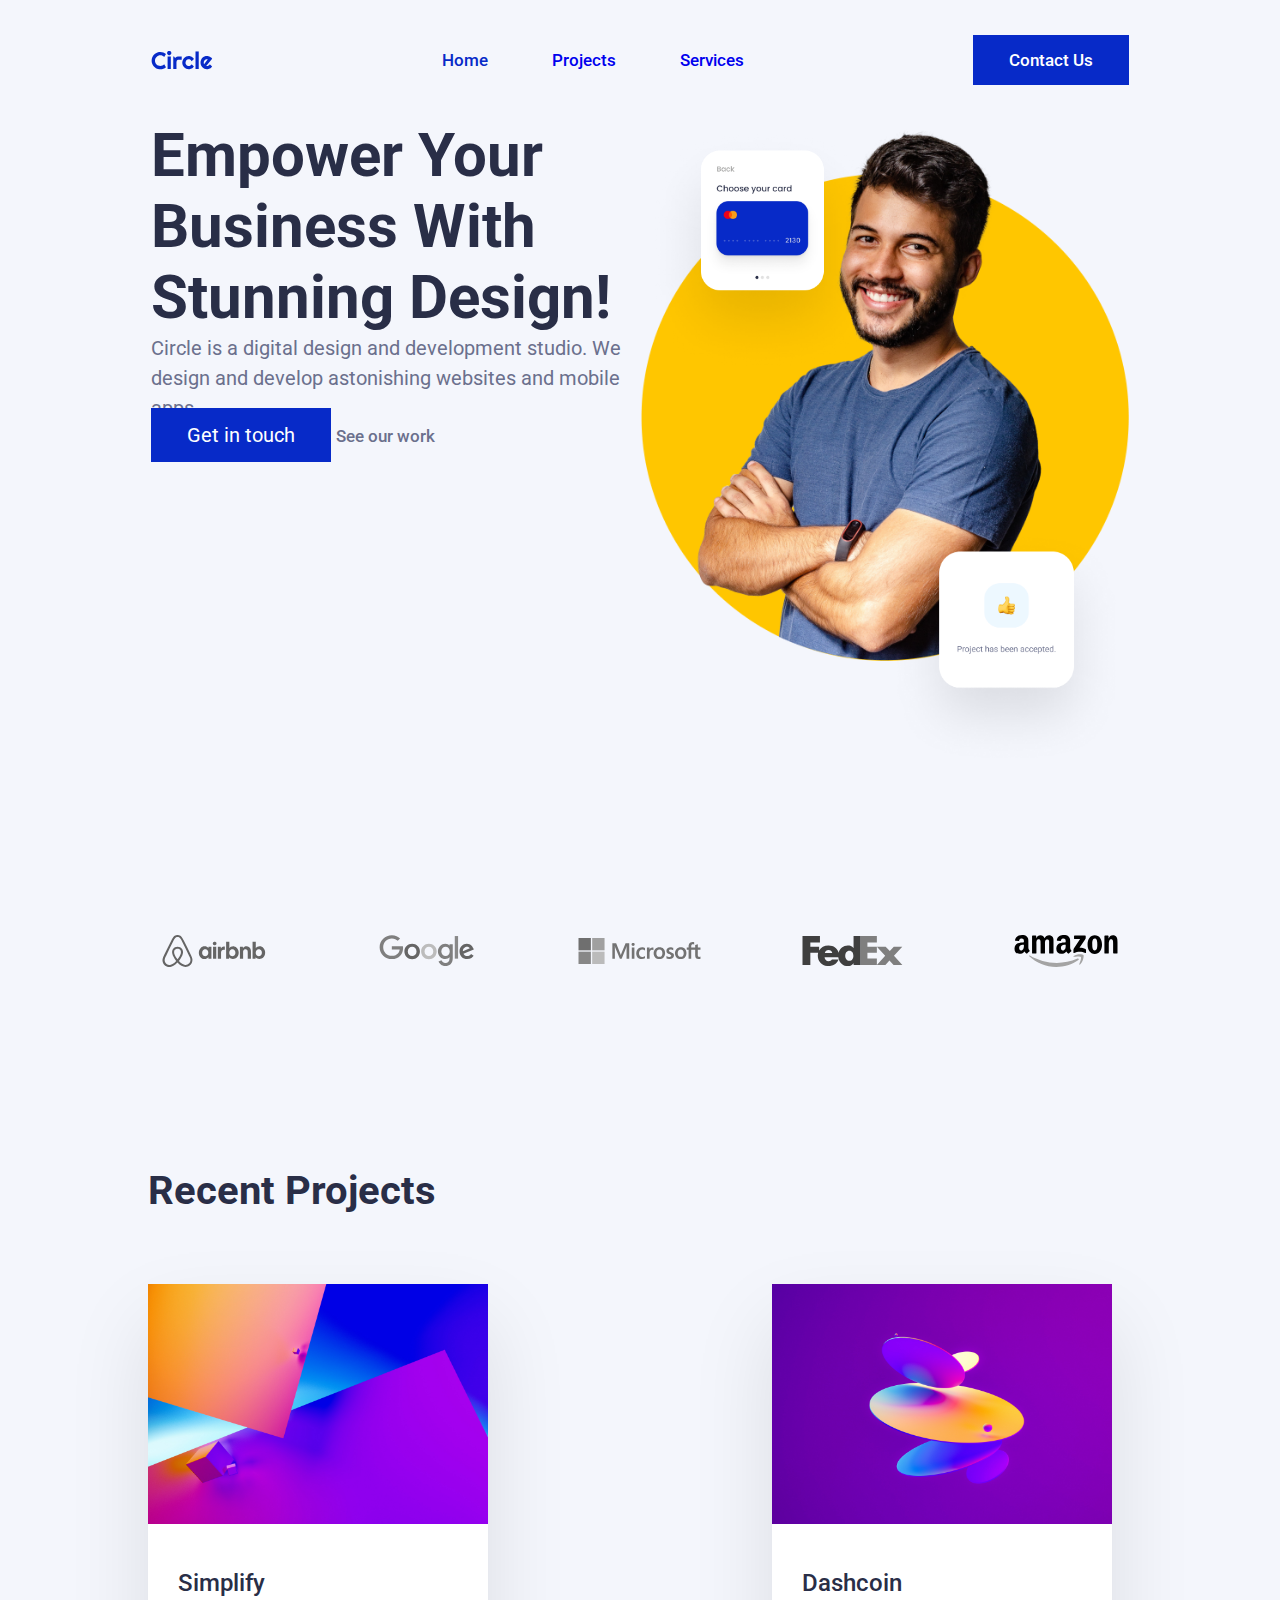
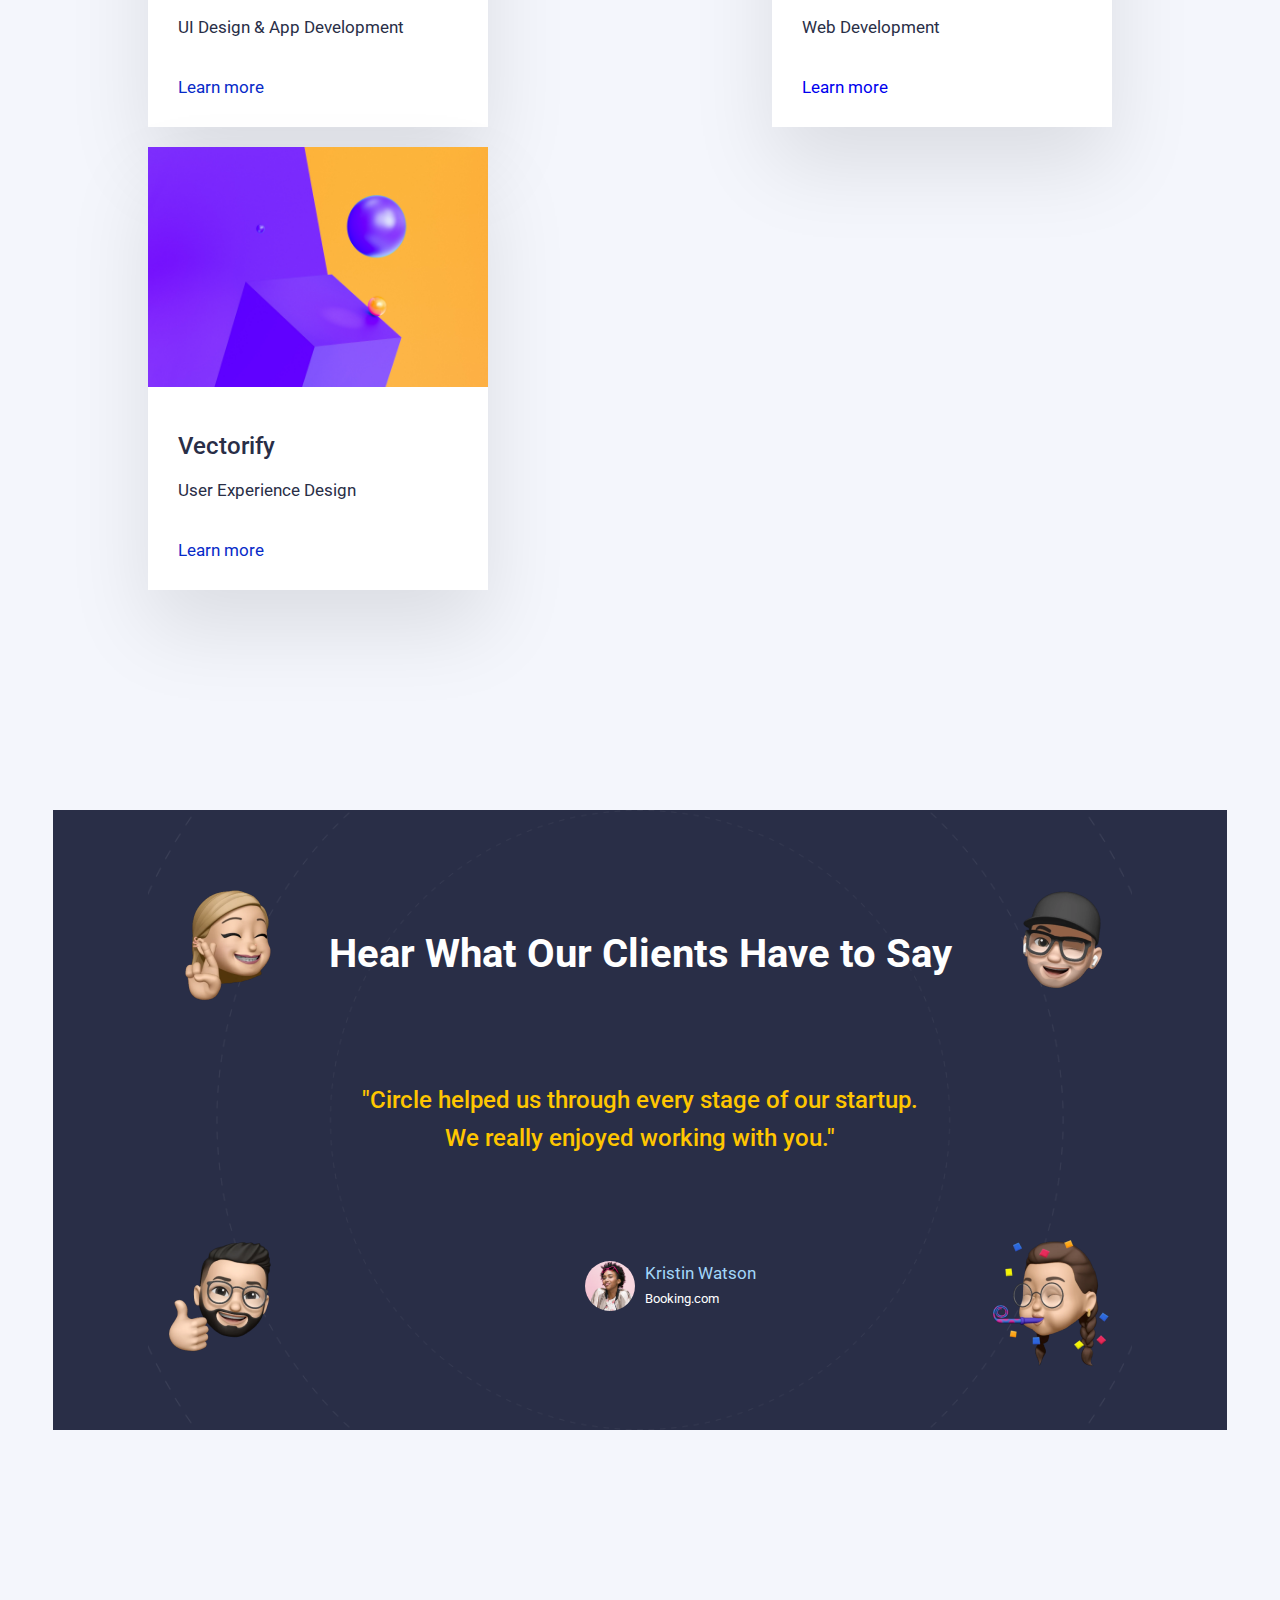
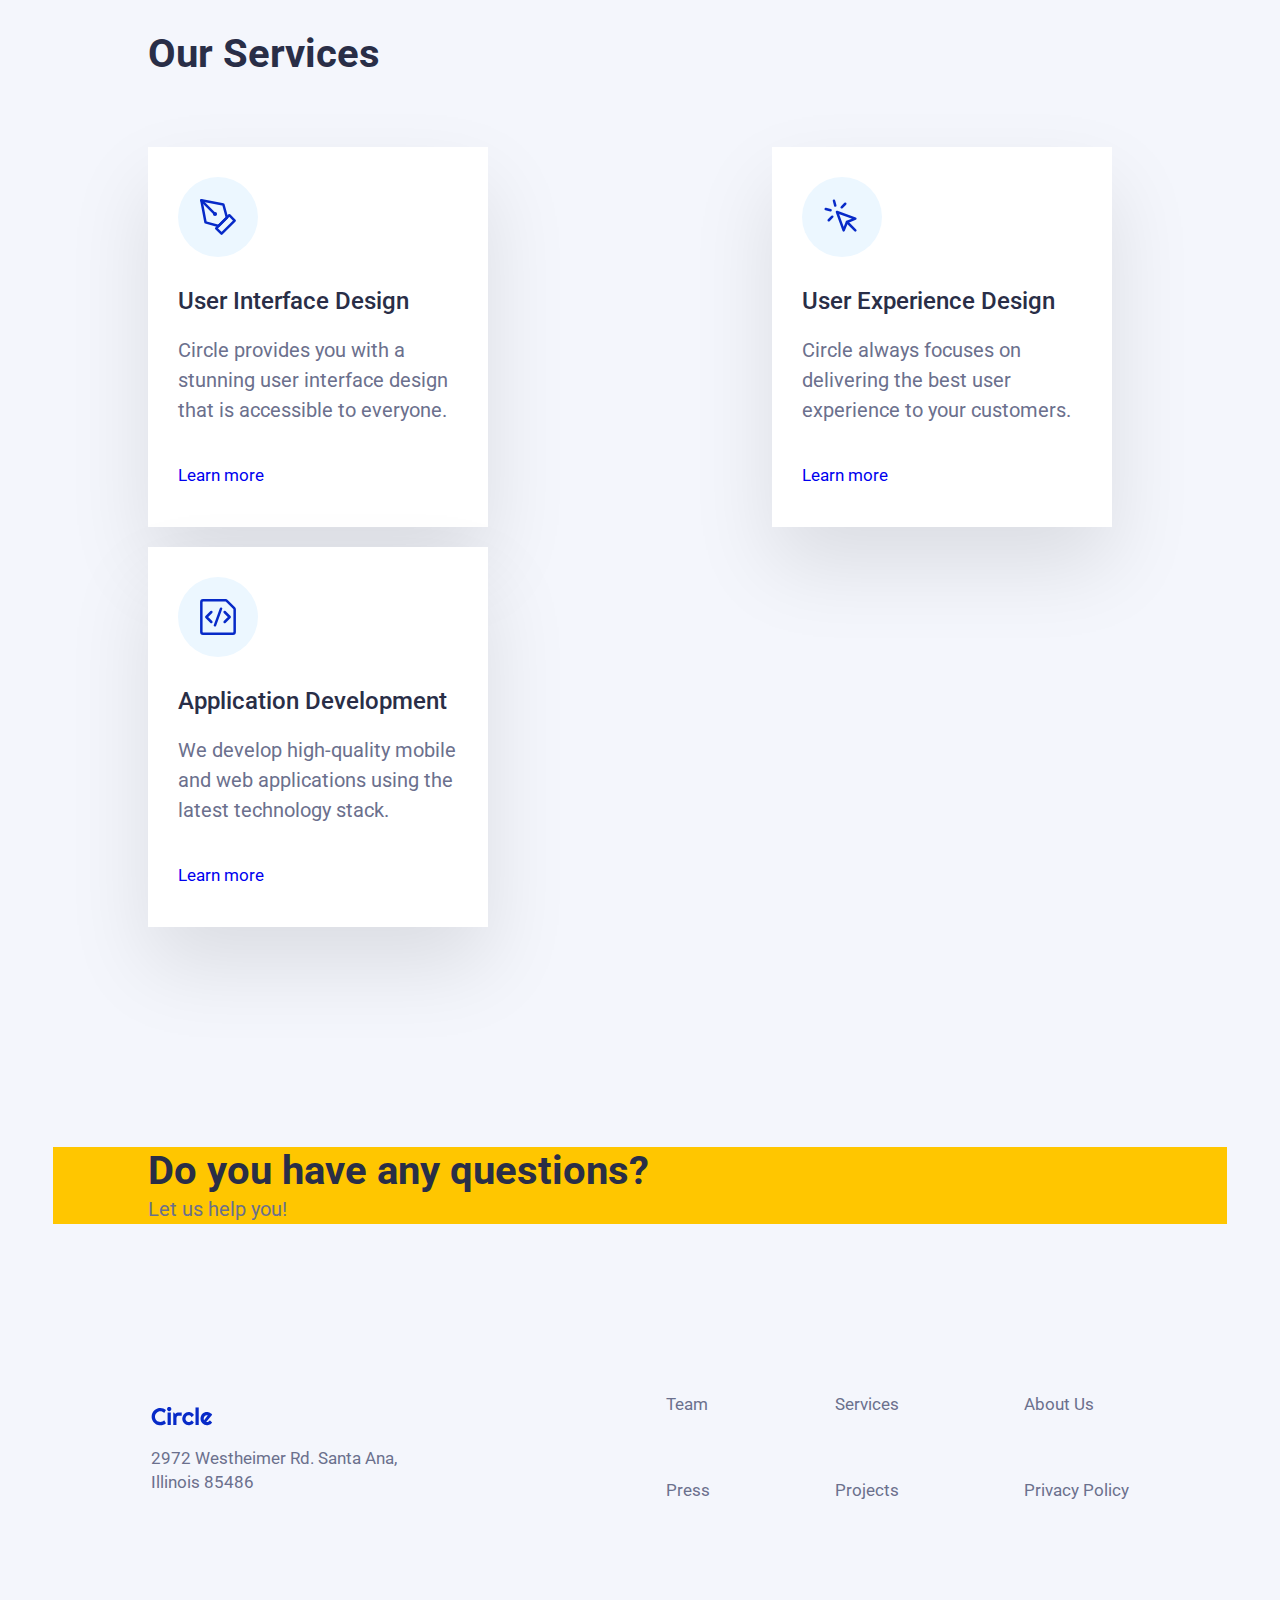
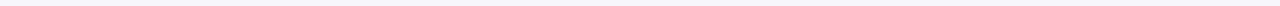
==== index.html @ 59bc892d "just4consistency" ====
<!DOCTYPE html>
<html lang="en">
<head>
  <meta charset="UTF-8" />
  <meta name="viewport" content="width=device-width, initial-scale=1.0" />
  <title>Circle - Empowering your business</title>
  <link rel="stylesheet" href="assets/style.css" />

</head>
<body>
<!-- Header -->
<header class="headlineMedium">
  <img id="logo" src="assets/logos/circle.svg">  
  <!-- Nav -->
  <nav>
    <a class="current" href="#">Home</a>
    <a href="project.html">Projects</a>
    <a href="#">Services</a>
  </nav>
  <a class="blueButton" id="contact" href="contact.html">Contact Us</a>
</header>



<!-- SECTION 1. Hero --> 
<section class="landing">
  <div class="landingText">
    <h1>Empower Your Business With Stunning Design!</h1>
    <p class="bodyRegular">Circle is a digital design and development studio. We design and develop astonishing websites and mobile apps.</p>
    <a class="blueButton" href="contact.html">Get in touch</a>
    <a href="#" class="headlineMedium">See our work</a>
  </div>
  <div class="landingImg">
    <img class="card1" src="assets/hero-section/card-1.png">
    
    <img class="card2" src="assets/hero-section/card-2.png">
  </div>
</section>
<!-- SECTION 2. Clients -->
<section class="container smallMargin"> 
  <div class="clientsGrid">
    <img src="assets/logos/airbnb-logo.svg">
    <img src="assets/logos/google-logo.svg">
    <img src="assets/logos/microsoft-logo.svg">
    <img src="assets/logos/fedex-logo.svg">
    <img src="assets/logos/amazon-logo.svg">
  </div>
</section>
<!-- 
  -->


<!-- SECTION 3. Projects -->
<section class="container">
  <h3>Recent Projects</h3>
  <div class="boxContainer ">
    <article class="box">
      <img class="projectImg" src="assets/projects-section/1.jpg">
      <div class="boxPadding">
        <p class="bodyMedium">Simplify</p>
        <p class="headlineRegular">UI Design & App Development</p>
        <a href="project.html"" class="headlineRegular current">Learn more</a>
    </div>
    </article>
    <article class="box">
      <img class="projectImg" src="assets/projects-section/2.jpg">
      <div class="boxPadding">
      <p class="bodyMedium">Dashcoin</p>
      <p class="headlineRegular">Web Development</p>
      <a href="#" class="headlineRegular">Learn more</a>
    </div>
    </article>
    <article class="box">
      <img class="projectImg" src="assets/projects-section/3.jpg">
      <div class="boxPadding">
        <p class="bodyMedium">Vectorify</p>
        <p class="headlineRegular">User Experience Design</p>
        <a href="#" class="headlineRegular current">Learn more</a>
      </div>
    </article>
  </div> 
</section>

<!-- SECTION 4. Testimonials -->
<section class="container darkBg">
  <div class="orbit">
    <div class="avatars">
      <img src="assets/testimonial-section/memoji-1.png">
      <img src="assets/testimonial-section/memoji-2.png">
      <img src="assets/testimonial-section/memoji-3.png">
      <img src="assets/testimonial-section/memoji-4.png">
    </div>
    <div class="testimonials">
      <h3>Hear What Our Clients Have to Say</h3>
      <div>
        <p class="bodyMedium">"Circle helped us through every stage of our startup.
      </p>
      <p class="bodyMedium">We really enjoyed working with you."</p>
      </div>
      <div class="clientInfo">
        <img class="roundImg picture" src="assets/testimonial-section/profile.png">
        <p class="headlineRegular p1">Kristin Watson</p>
        <p class="caption2 p2">Booking.com</p>
      </div>
    </div>
  </div>    
</section>

<!-- SECTION 5. Services -->
<section class="container">
<h3>Our Services</h3>
<div class="boxContainer">
  <article class="box boxPadding">
    <div class="round-div">
      <img src="assets/services-section/1.svg">
    </div>
    <p class="bodyMedium ">User Interface Design</p>
    <p class="bodyRegular">Circle provides you with a stunning user interface design that is accessible to everyone.</p>
    <a href="#" class="headlineRegular">Learn more</a>
  </article>
  <article class="box boxPadding">
    <div class="round-div">
      <img src="assets/services-section/2.svg">
    </div>
    <p class="bodyMedium">User Experience Design</p>
    <p class="bodyRegular">Circle always focuses on delivering the best user experience to your customers.</p>
    <a href="#" class="headlineRegular">Learn more</a>
  </article>
  <article class="box boxPadding">
    <div class="round-div">
      <img src="assets/services-section/3.svg">
    </div>
    <p class="bodyMedium">Application Development</p>
    <p class="bodyRegular">We develop high-quality mobile and web applications using the latest technology stack.</p>
    <a href="#" class="headlineRegular">Learn more</a>
  </article>
</div>

</section>


<!-- SECTION 6. CTA -->
<section class="container yellowBg">
  <h3>Do you have any questions?</h3>
  <p class="bodyRegular">Let us help you!</p>
</section>  
<!-- Footer -->

<footer>
  <div>
    <img id="logo" src="assets/logos/circle.svg">
    <p class="headlineRegular">2972 Westheimer Rd. Santa Ana,</p>
    <p class="headlineRegular">Illinois 85486 </p>
  </div>

  <nav class="headlineRegular">
    <a href="#">Team</a>
    <a href="#">Services</a>
    <a href="#">About Us</a>
    <a href="#">Press</a>
    <a href="project.html">Projects</a>
    <a href="#">Privacy Policy</a>    
  </nav>
</footer>
</body>
</html>
---- assets/style.css ----
@import url('https://fonts.googleapis.com/css2?family=Roboto:wght@400;500;700&display=swap');

/*
FONT SIZE PX TO REM
PX 	REM
60-	3
50-	2.5
40- 2
24- 1.2
20-	1
17- 0.85	
15- 0.75
13- 0.65
*/

html {
	font-size: 20px;
	font-family: "Roboto", sans-serif;
	color: #292E47;
}

body {
	background: #F4F6FC;
}

body, h1, h2, h3, h4, p, a, ul{
	margin: 0;
	padding: 0;
	border: 0;
}

header{
	display: flex;
	align-items: center;
	flex-flow: row wrap;
	justify-content: space-between;
	box-sizing: border-box;
	height: 6rem;
	width: 76.38%;
	margin:auto;
}

a {
	text-decoration: none;
	/* color: #6B708D; */
}

header nav a{
	margin: 0 1.5rem;
}

.current{
	color: #072AC8;
}

.blueButton{
  background-color: #072AC8;
  color: white;
  padding: 0.75rem 1.8rem;
  /*
  height: 52px;
  box-sizing: border-box;
  */
}

h1, h2, h3, h4 {
	font-weight: 700;
}

h1{
	font-size: 3rem;
}
h2{
	font-size: 2.5rem;
}
h3{
	font-size: 2rem;
}
h4{
	font-size: 1.2rem;
}

.bodyMedium, .headlineMedium {
	font-weight: 500;
}

.bodyRegular, .headlineRegular, .caption1, .caption2{
	font-weight: 400;
} 

.bodyMedium{
	font-size: 1.2rem;
}

.bodyRegular{
	font-size: 1rem;
	color: #6B708D;
	line-height: 1.5rem;
}

.headlineMedium{
	font-size: 0.85rem;
	color: #6B708D;
}

.headlineRegular{
	font-size: 0.85rem;
}

.caption1{
	font-size: 0.75rem;
}

.caption2{
	font-size: 0.65rem;
}

.landing{
	display: flex;
	box-sizing: border-box;
	flex-direction: row;
  margin: 0 11.8%;
  height: 32.5rem;
}

.landingText{
  width:50%;
}

.landingImg{
	width:50%;
	background-image: url('hero-section/hero-image.png');
  background-repeat: no-repeat;
  background-size: contain;
  
  display: grid; 
  grid-template-columns: 1fr 1fr; 
  grid-template-rows: 1fr; 
  gap: 0 0; 
  grid-template-areas: 
    "c1 c2"; 
}

.card1{
	width: 100%;
  grid-area: c1; 
  align-self: start; 
  justify-self: start;
}

.card2{
	width: 100%;
	grid-area: c2; 
	align-self: end; 
	justify-self: end;
  
}

/*
	max-width: 570px;
	background-position: 0 0;
  background-size: cover;
  
  height: 650px;
  padding-top: 50px;
  */

.float1{
	
  /*position: absolute;
  left: 10%;
  bottom: 100px;*/
}

.clientsGrid{
	display: grid;
	row-gap: 2rem;
	column-gap:  4rem;
	grid-template-columns: repeat( auto-fit, minmax(6rem, 1fr));
	align-items: center;
	justify-items: center;
	filter: grayscale(100%);
}

.container{
	box-sizing: border-box;
	margin: auto;	
	width: 91.666%;
	padding: 0 7.4%;
	margin: 10rem auto auto auto;
}

.smallMargin{
		margin-top: 8.25rem;
}

.boxContainer{
	display: flex;
  flex-flow: row wrap;
  justify-content: space-between;
  margin-top: 3.5rem;
  /*justify-content: space-evenly;
  cuando la ventava sea peque cambio a este o center...
   flex-flow: row wrap;
   */
}

.box{
	max-width: 17rem;
	min-height: 19rem;
	box-sizing: border-box;
  box-shadow: 0 39px 78px rgba(0, 0, 0, 0.1);
  background-color: white;
  margin-bottom: 1rem;
  margin-right: 1rem;
}

.projectImg {
  width: 17rem;
  height: 12rem;
}

.boxPadding{
	padding: 1.5rem;
}

.round-div 
{
	background-color: #ECF7FF;
  height: 4rem;
  width: 4rem;
  border-radius: 50%;
  display: flex;
	justify-content: center;
	align-items: center;
	margin-bottom: 1rem;
}

.box p{
	padding: 0.5rem 0;
}

.box a{
	display: block;
	padding-top: 1.5rem;
	text-decoration: none;
	/*color: #072AC8;*/
}
/*
.boxPadding .headlineRegular{
	color: #6B708D;
}
*/

.darkBg{
	background: #292E47;
	height: 31rem;
}

.darkBg h3{
	color: white;
}

.orbit{
  height: 31rem;
  background-image: url("testimonial-section/orbit.png"); 
	background-repeat: no-repeat;
	background-position: center;
 	background-size: cover;
}

.avatars {
  display: grid;
  grid-template-columns: auto auto;
  justify-content: space-between;
  align-content: space-between;
  height: inherit;
  box-sizing: border-box;
  padding: 3rem 0;
}

.avatars img{
	width: 150px;
}

.testimonials{
	position:relative;
	top: -31rem;
	height: inherit;
	display: flex;
	flex-direction: column;
	align-items: center;
	justify-content: center;
}

.testimonials div{
	margin-top: 5.2rem;
}

.testimonials .bodyMedium{
	text-align: center;
	line-height: 1.9rem;
	color: #FFC600;
}

.clientInfo{
  display: grid; 
  grid-template-columns: 1fr 1fr; 
  grid-template-rows: 1fr 1fr; 
  gap: 0 0.5rem;  
  align-items: center;
  grid-template-areas: 
    "pic p1"
    "pic p2"; 
}

.picture { 
	grid-area: pic; 
  justify-self: flex-end; 
}

.p1 { 
	grid-area: p1; 
	color: #A2D6F9;
}

.p2 { 
	grid-area: p2; 
	color: #FFF;
}

.roundImg{
	border-radius: 50%;
	width: 50px;
}

.yellowBg{
	background: #FFC600;
}

.projectBigImg{
	object-fit: cover;
	width: 100%;
}

/* FORM */

form{
  display: flex;
  flex-wrap: wrap;
  box-sizing: border-box;
  align-items: stretch; 
  margin-left: -2rem;
 /*
 margin-top: -1.5rem;
 padding-left: -2rem;
 */
}

.oneColumn{
	width: 100%;
	padding-left: 2rem;
}

.twoColumns{
	box-sizing: border-box;
	width: 50%;
	padding-left: 2rem;
}

label {
	display: block;
	margin: 2rem 0 0.5rem 0;
}
	
input[type="text"],
input[type="email"],
textarea {
	display: block;
	box-sizing: border-box;
	border: none;
	background: rgba(107, 112, 141, 0.1);
	width: 100%;
	padding: 1rem;
	font-family: "Roboto", sans-serif;
	font-weight: 400;
	line-height: 1.4rem;
	font-size: 0.85rem;
	color: #6B708D;
}

#phone, #email{
width: 100%;
}

::placeholder { 
 	color: #6B708D;
}

input[type="submit"]{
		border: none;
		background: #072AC8;
		width: 100%;
		height: 4rem;
		margin-top: 2rem;
		padding: 0;
		text-align: center;
		font-family: "Roboto", sans-serif;
		font-weight: 500;
		font-size: 0.85rem;
		color: white;
}

footer{
	display: flex;
	align-items: center;
	flex-flow: row wrap-reverse; 
	justify-content: space-between;
	box-sizing: border-box;
	height: 5.6rem;
	width: 76.38%;
	margin:  8.5rem auto 5rem auto;
	color: #6B708D;
}

footer nav{
  display: grid;
  grid-template-columns: auto auto auto;
  height: 5.6rem;
  grid-gap: 3rem 6.25rem;
}

footer nav a{
	color: #6B708D;
}

footer img{
	padding-bottom: 0.75rem	;
}

footer p{
	line-height: 1.2rem;
}


/* Desktop & bigger ones */
@media screen and (max-width: 1600px) {

}

@media screen and (max-width: 1200px) {
	header nav a{
		margin: 0 1rem;
	}
	footer{
		margin:  6rem auto 5rem auto;
	}
}


/* Tablet laptop */ 
@media screen and (max-width: 980px) {
	header{
		width: 80%;	
		height: 5rem;
	}

	header nav a{
		margin: 0 0.75rem; 
	}

	footer{
		width: 80%;
		margin:  5rem auto 4rem auto;
		justify-content: center;
		height: auto;
	}

	footer div{
  	margin: 3rem auto 0 auto;
	}
	
	footer img{
		padding: 0 2rem 0 0;
	}
	
	footer p{
		display: inline;
	}
	
	#contact{
		padding: 0.6rem 1rem;
	}
 }

 /* Landscape */
@media screen and (max-width: 760px) {
	header{
		width: 85%;	
		height: 4rem;
	}
	
	header nav a{
		margin: 0 0.5rem;
	}

	footer{
		width: 85%;
	}
	
	footer nav{
		grid-gap: 3rem 5rem;
	}

	footer img{
		padding: 0 0 1rem 0;
	}
	
	footer p{
		display: block;
		line-height: 2rem;
	}

	.landing{
		flex-direction: column-reverse;
	}

	#contact{
		display: none;
	}

	.twoColumns{
		width: 100%;
	}
}

/* Mobile */
@media screen and (max-width: 520px) {
	header{
		height: 3rem;
	}
	
	header nav a{
		margin: 0 0.25rem;
	}

	footer{
		margin:  4rem auto 2rem auto;
	}
	
	footer nav{
		height: auto;
		grid-gap: 2rem 3.5rem;
	}

	.avatars{
		display: none;
	}

	.testimonials{
		top: 0;
	}

	.testimonials div{
		margin-top: 2rem;
	}	
}

/*
a:link, a:visited {
  background-color: white;
  color: black;
  border: 2px solid green;
  padding: 10px 20px;
  text-align: center;
  text-decoration: none;
  display: inline-block;
}

*/
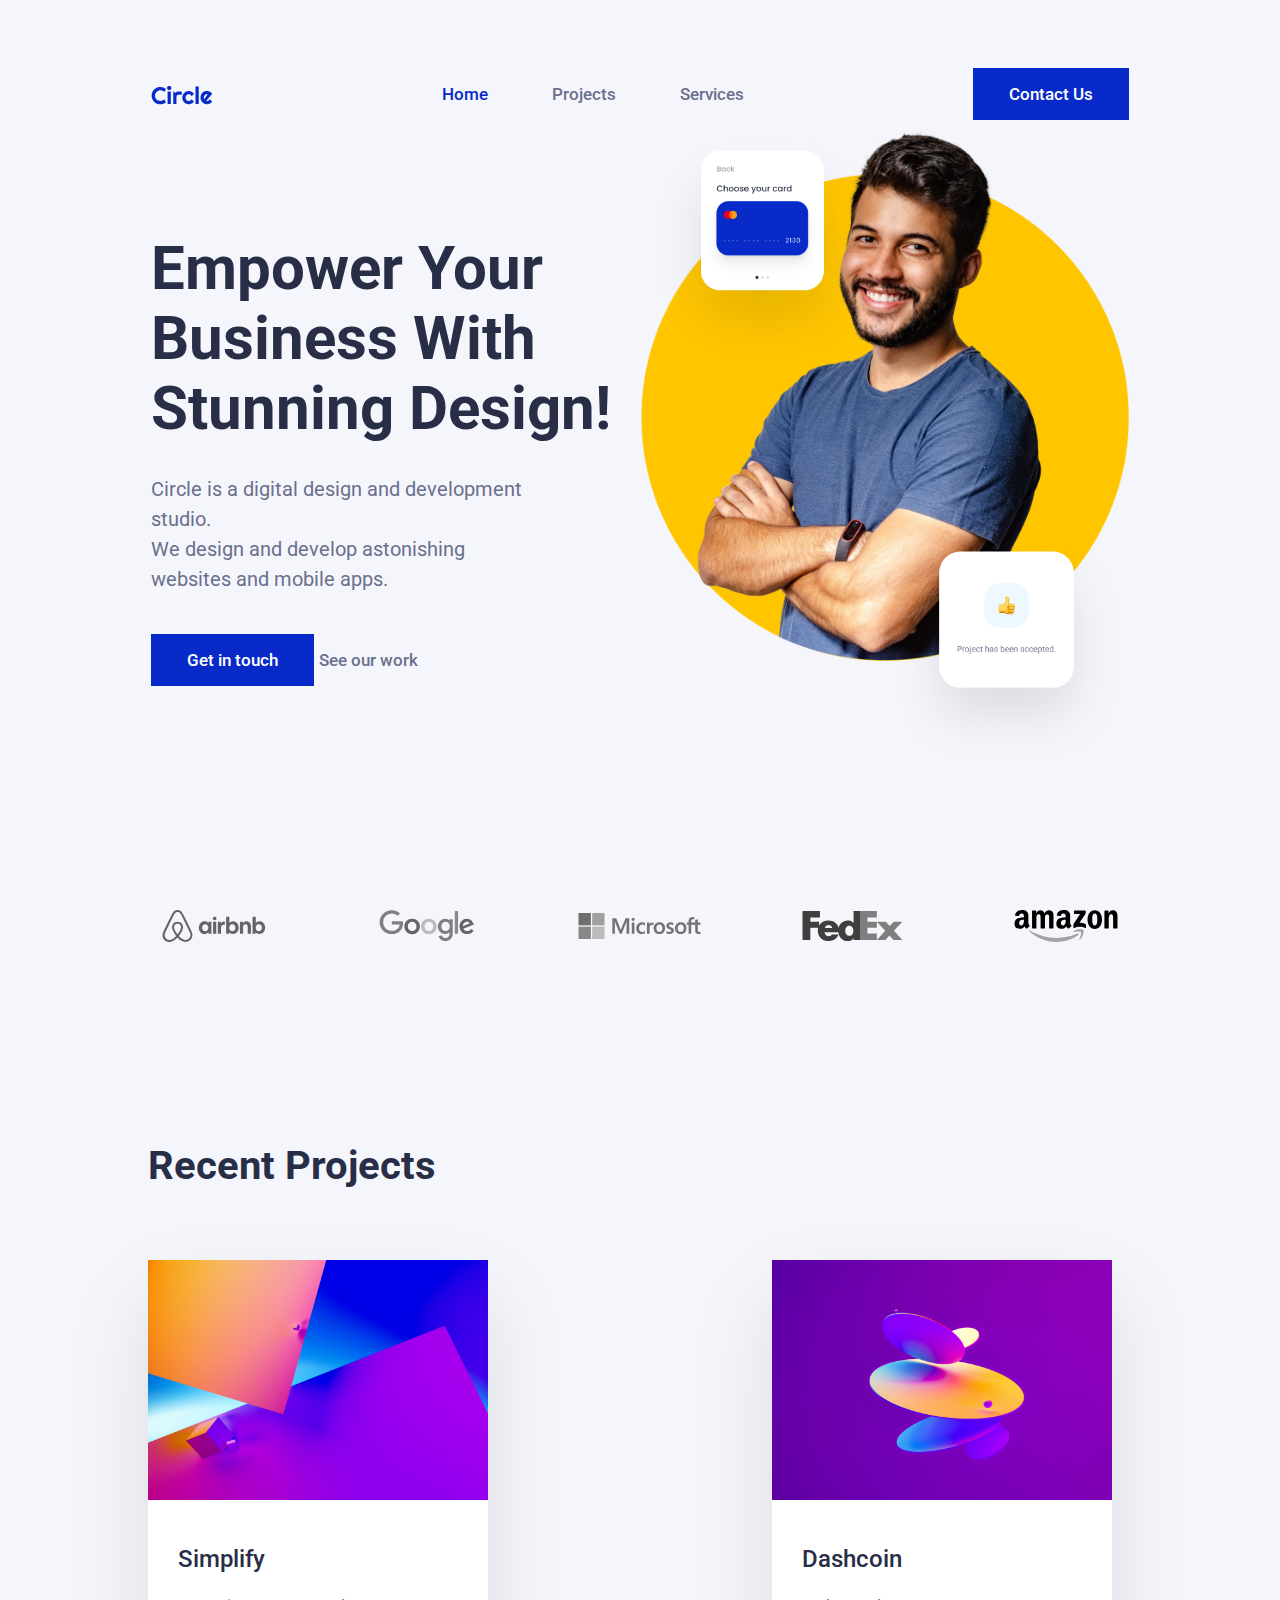
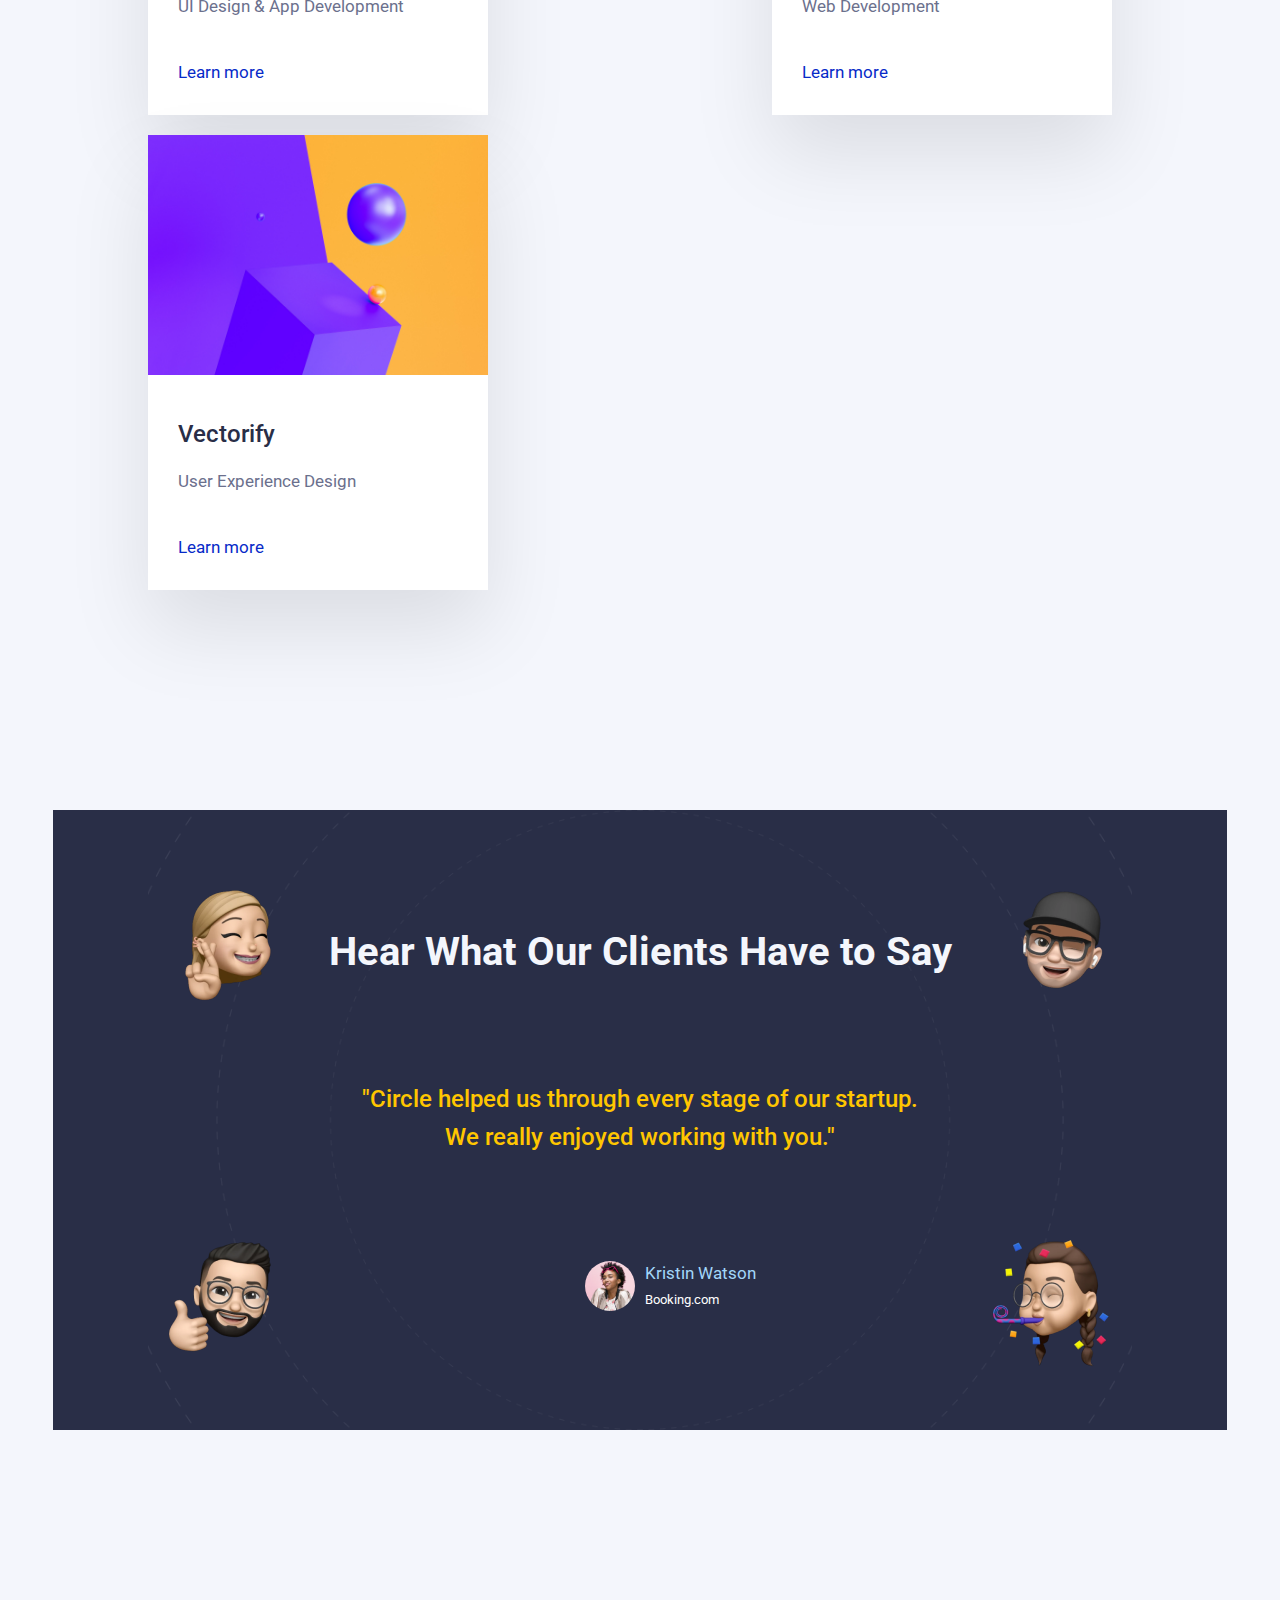
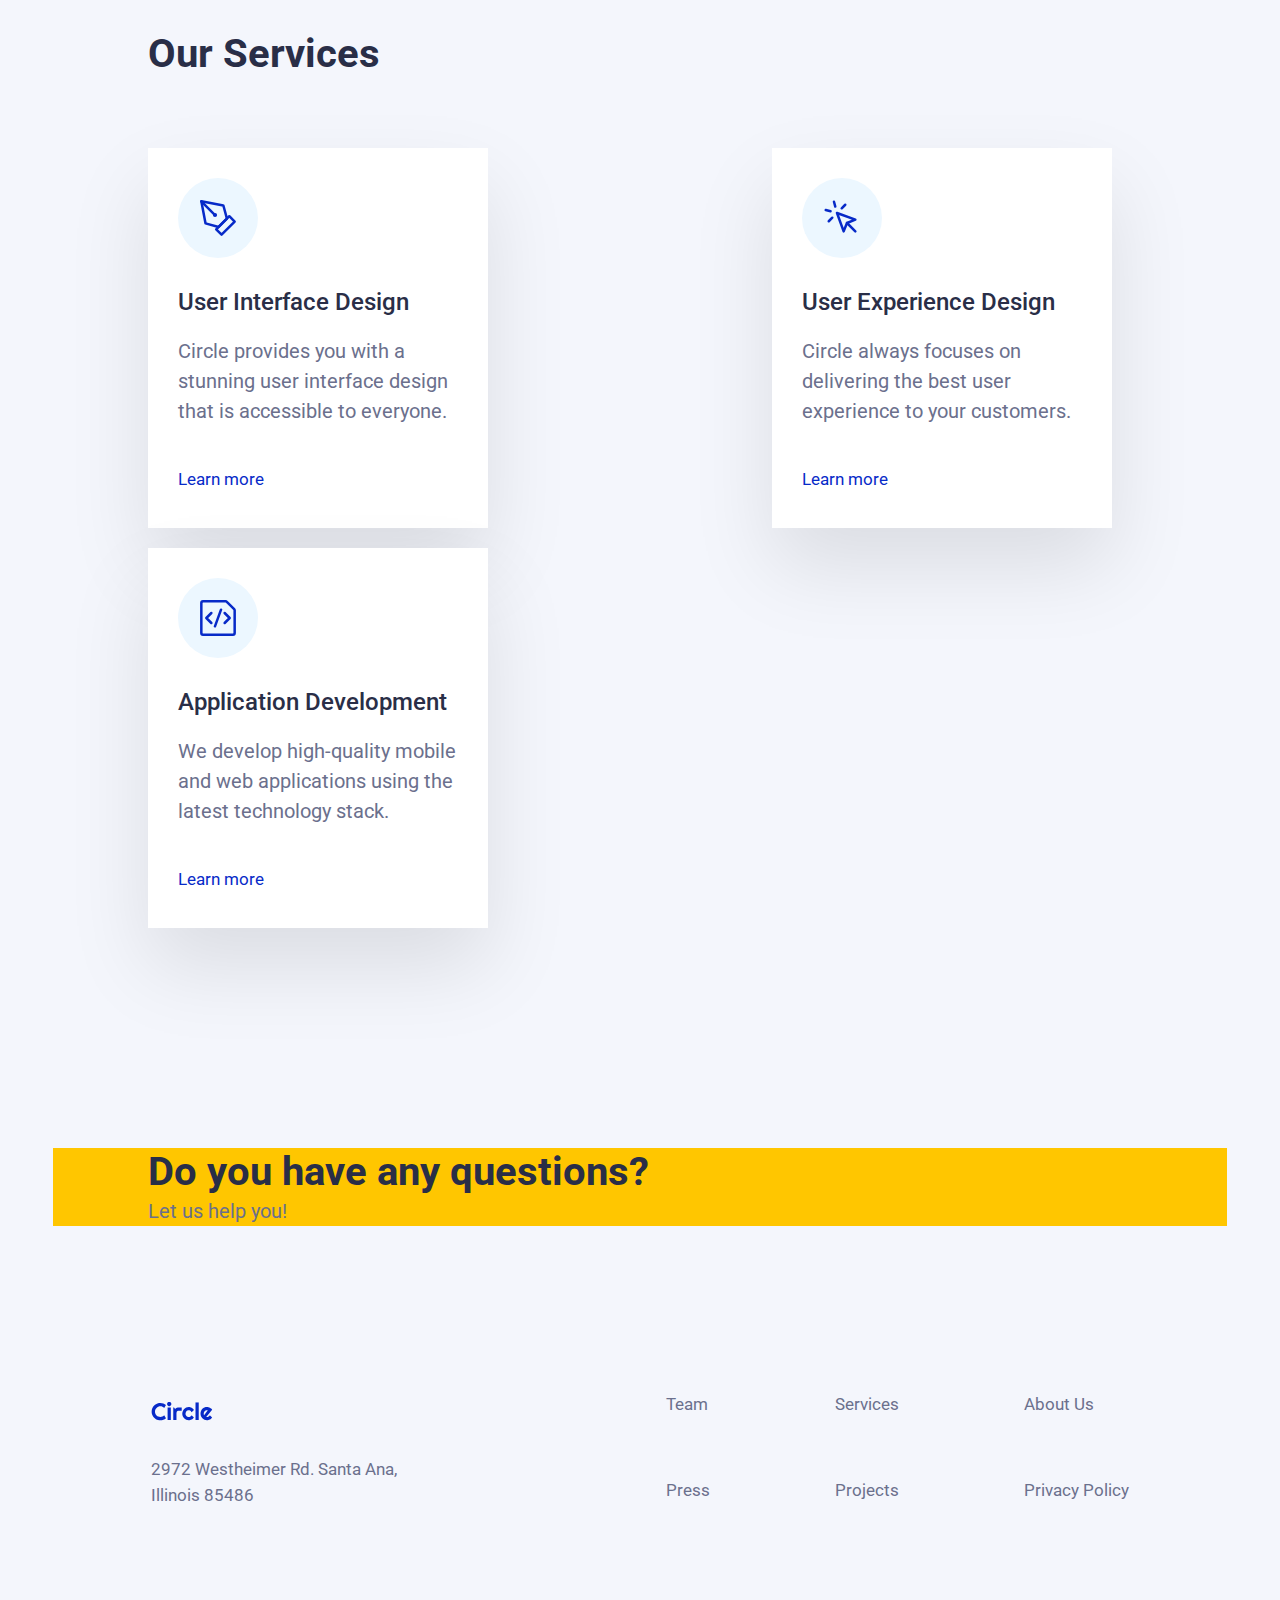
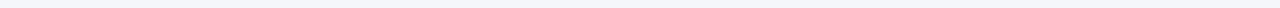
==== commit cbd8bc15: "sep7" ====
--- a/index.html
+++ b/index.html
@@ -13,7 +13,7 @@
   <img id="logo" src="assets/logos/circle.svg">  
   <!-- Nav -->
   <nav>
-    <a class="current" href="#">Home</a>
+    <a class="blueText" href="#">Home</a>
     <a href="project.html">Projects</a>
     <a href="#">Services</a>
   </nav>
@@ -25,14 +25,19 @@
 <!-- SECTION 1. Hero --> 
 <section class="landing">
   <div class="landingText">
-    <h1>Empower Your Business With Stunning Design!</h1>
-    <p class="bodyRegular">Circle is a digital design and development studio. We design and develop astonishing websites and mobile apps.</p>
-    <a class="blueButton" href="contact.html">Get in touch</a>
+    <div><h1>Empower Your Business With Stunning Design!</h1>
+    </div>
+    <div class="description">
+    <p class="bodyRegular">Circle is a digital design and development studio.
+    </p>
+    <p class="bodyRegular"> We design and develop astonishing websites and mobile apps.</p>
+    </div>
+    <div class="buttons"><a class="headlineMedium blueButton" href="contact.html">Get in touch</a>
     <a href="#" class="headlineMedium">See our work</a>
+  </div>
   </div>
   <div class="landingImg">
     <img class="card1" src="assets/hero-section/card-1.png">
-    
     <img class="card2" src="assets/hero-section/card-2.png">
   </div>
 </section>
@@ -59,7 +64,7 @@
       <div class="boxPadding">
         <p class="bodyMedium">Simplify</p>
         <p class="headlineRegular">UI Design & App Development</p>
-        <a href="project.html"" class="headlineRegular current">Learn more</a>
+        <a href="project.html" class="headlineRegular current">Learn more</a>
     </div>
     </article>
     <article class="box">
--- a/assets/style.css
+++ b/assets/style.css
@@ -16,14 +16,13 @@
 html {
 	font-size: 20px;
 	font-family: "Roboto", sans-serif;
-	color: #292E47;
 }
 
 body {
 	background: #F4F6FC;
 }
 
-body, h1, h2, h3, h4, p, a, ul{
+body, h1, h2, h3, h4, p, a{
 	margin: 0;
 	padding: 0;
 	border: 0;
@@ -31,7 +30,7 @@
 
 header{
 	display: flex;
-	align-items: center;
+	align-items: end;
 	flex-flow: row wrap;
 	justify-content: space-between;
 	box-sizing: border-box;
@@ -42,77 +41,87 @@
 
 a {
 	text-decoration: none;
-	/* color: #6B708D; */
+	color: #6B708D;
 }
 
 header nav a{
-	margin: 0 1.5rem;
-}
-
-.current{
+  margin: 0.75rem 1.5rem;
+  display: inline-block;
+}
+
+#logo{
+  margin: 0.75rem 0;
+  display: inline-block;
+}
+/* -- FONTS: WEIGHT, SIZE & LINE HEIGHT -- */
+h1, h2, h3, h4 {
+	font-weight: 700;
+}
+h1{
+	font-size: 3rem;
+	line-height: 3.5rem;
+}
+h2{
+	font-size: 2.5rem;
+}
+h3{
+	font-size: 2rem;
+	line-height: 2.4rem;
+}
+h4{
+	font-size: 1.2rem;
+}
+
+.bodyMedium, .headlineMedium {
+	font-weight: 500;
+}
+.bodyRegular, .headlineRegular, .caption1, .caption2{
+	font-weight: 400;
+} 
+.headlineMedium{
+	font-size: 0.85rem;
+	line-height: 1.1rem;
+}
+.headlineRegular{
+	font-size: 0.85rem;
+	line-height: 1.3rem;
+}
+.bodyMedium{
+	font-size: 1.2rem;
+	line-height: 1.4rem;
+}
+.bodyRegular{
+	font-size: 1rem;
+	line-height: 1.5rem;
+}
+.caption1{
+	font-size: 0.75rem;
+}
+.caption2{
+	font-size: 0.65rem;
+	line-height: 0.75rem;
+	color: #F4F6FC; /*Neutral light*/
+}
+
+/* -- FONTS: COLOR -- */
+h1, h3, span, .bodyMedium{
+	color: #292E47; /* Neutral dark */
+}
+.headlineMedium, .headlineRegular, .bodyRegular, .alternative{
+	color: #6B708D; /* Neutral medium */
+}
+.blueText{
 	color: #072AC8;
 }
 
+/* BLUE BUTTON */
 .blueButton{
   background-color: #072AC8;
   color: white;
   padding: 0.75rem 1.8rem;
-  /*
-  height: 52px;
+  /*padding: 0 1.8rem;*/
   box-sizing: border-box;
-  */
-}
-
-h1, h2, h3, h4 {
-	font-weight: 700;
-}
-
-h1{
-	font-size: 3rem;
-}
-h2{
-	font-size: 2.5rem;
-}
-h3{
-	font-size: 2rem;
-}
-h4{
-	font-size: 1.2rem;
-}
-
-.bodyMedium, .headlineMedium {
-	font-weight: 500;
-}
-
-.bodyRegular, .headlineRegular, .caption1, .caption2{
-	font-weight: 400;
-} 
-
-.bodyMedium{
-	font-size: 1.2rem;
-}
-
-.bodyRegular{
-	font-size: 1rem;
-	color: #6B708D;
-	line-height: 1.5rem;
-}
-
-.headlineMedium{
-	font-size: 0.85rem;
-	color: #6B708D;
-}
-
-.headlineRegular{
-	font-size: 0.85rem;
-}
-
-.caption1{
-	font-size: 0.75rem;
-}
-
-.caption2{
-	font-size: 0.65rem;
+  display: inline-block;
 }
 
 .landing{
@@ -124,7 +133,25 @@
 }
 
 .landingText{
+  box-sizing: border-box;
   width:50%;
+	margin: 5.7rem 0;
+	/*padding-right: 1rem 
+  display: flex;
+  flex-direction: column;
+  flex-wrap: nowrap;
+  justify-content: space-between;
+  align-items: flex-start;
+  align-content: normal;;*/
+}
+
+.description{
+	margin-top: 1.5rem;
+	padding-right: 5.8rem;
+}
+
+.buttons{
+	margin-top: 2rem;
 }
 
 .landingImg{
@@ -165,13 +192,6 @@
   padding-top: 50px;
   */
 
-.float1{
-	
-  /*position: absolute;
-  left: 10%;
-  bottom: 100px;*/
-}
-
 .clientsGrid{
 	display: grid;
 	row-gap: 2rem;
@@ -184,14 +204,13 @@
 
 .container{
 	box-sizing: border-box;
-	margin: auto;	
+	margin: 10rem auto auto auto;
+	padding: 0 7.4%;
 	width: 91.666%;
-	padding: 0 7.4%;
-	margin: 10rem auto auto auto;
 }
 
 .smallMargin{
-		margin-top: 8.25rem;
+		margin-top: 7rem;
 }
 
 .boxContainer{
@@ -243,22 +262,12 @@
 .box a{
 	display: block;
 	padding-top: 1.5rem;
-	text-decoration: none;
-	/*color: #072AC8;*/
-}
-/*
-.boxPadding .headlineRegular{
-	color: #6B708D;
-}
-*/
+	color: #072AC8;
+}
 
 .darkBg{
 	background: #292E47;
 	height: 31rem;
-}
-
-.darkBg h3{
-	color: white;
 }
 
 .orbit{
@@ -293,6 +302,10 @@
 	justify-content: center;
 }
 
+.testimonials h3{
+	color: #F4F6FC; /*Neutral light*/
+}
+
 .testimonials div{
 	margin-top: 5.2rem;
 }
@@ -300,7 +313,7 @@
 .testimonials .bodyMedium{
 	text-align: center;
 	line-height: 1.9rem;
-	color: #FFC600;
+	color: #FFC600; /* yellow */
 }
 
 .clientInfo{
@@ -338,9 +351,24 @@
 	background: #FFC600;
 }
 
+.projectInfo{
+	display: flex;
+  flex-flow: row wrap;
+  box-sizing: border-box;
+ 	justify-content: space-between; 
+ 	align-content: space-between;
+ 	margin: 1rem 0 4rem 0;
+}
+.projectContainer{
+	box-sizing: border-box;
+	margin: 0 auto 0 auto;
+	padding: 0 7.4%;
+	width: 91.666%;
+}
 .projectBigImg{
 	object-fit: cover;
 	width: 100%;
+	
 }
 
 /* FORM */
@@ -439,7 +467,7 @@
 }
 
 footer p{
-	line-height: 1.2rem;
+	/*line-height: 1.2rem;*/
 }
 
 
@@ -454,6 +482,10 @@
 	}
 	footer{
 		margin:  6rem auto 5rem auto;
+	}
+
+	footer div{
+  	margin: 3rem auto 0 auto;
 	}
 }
 
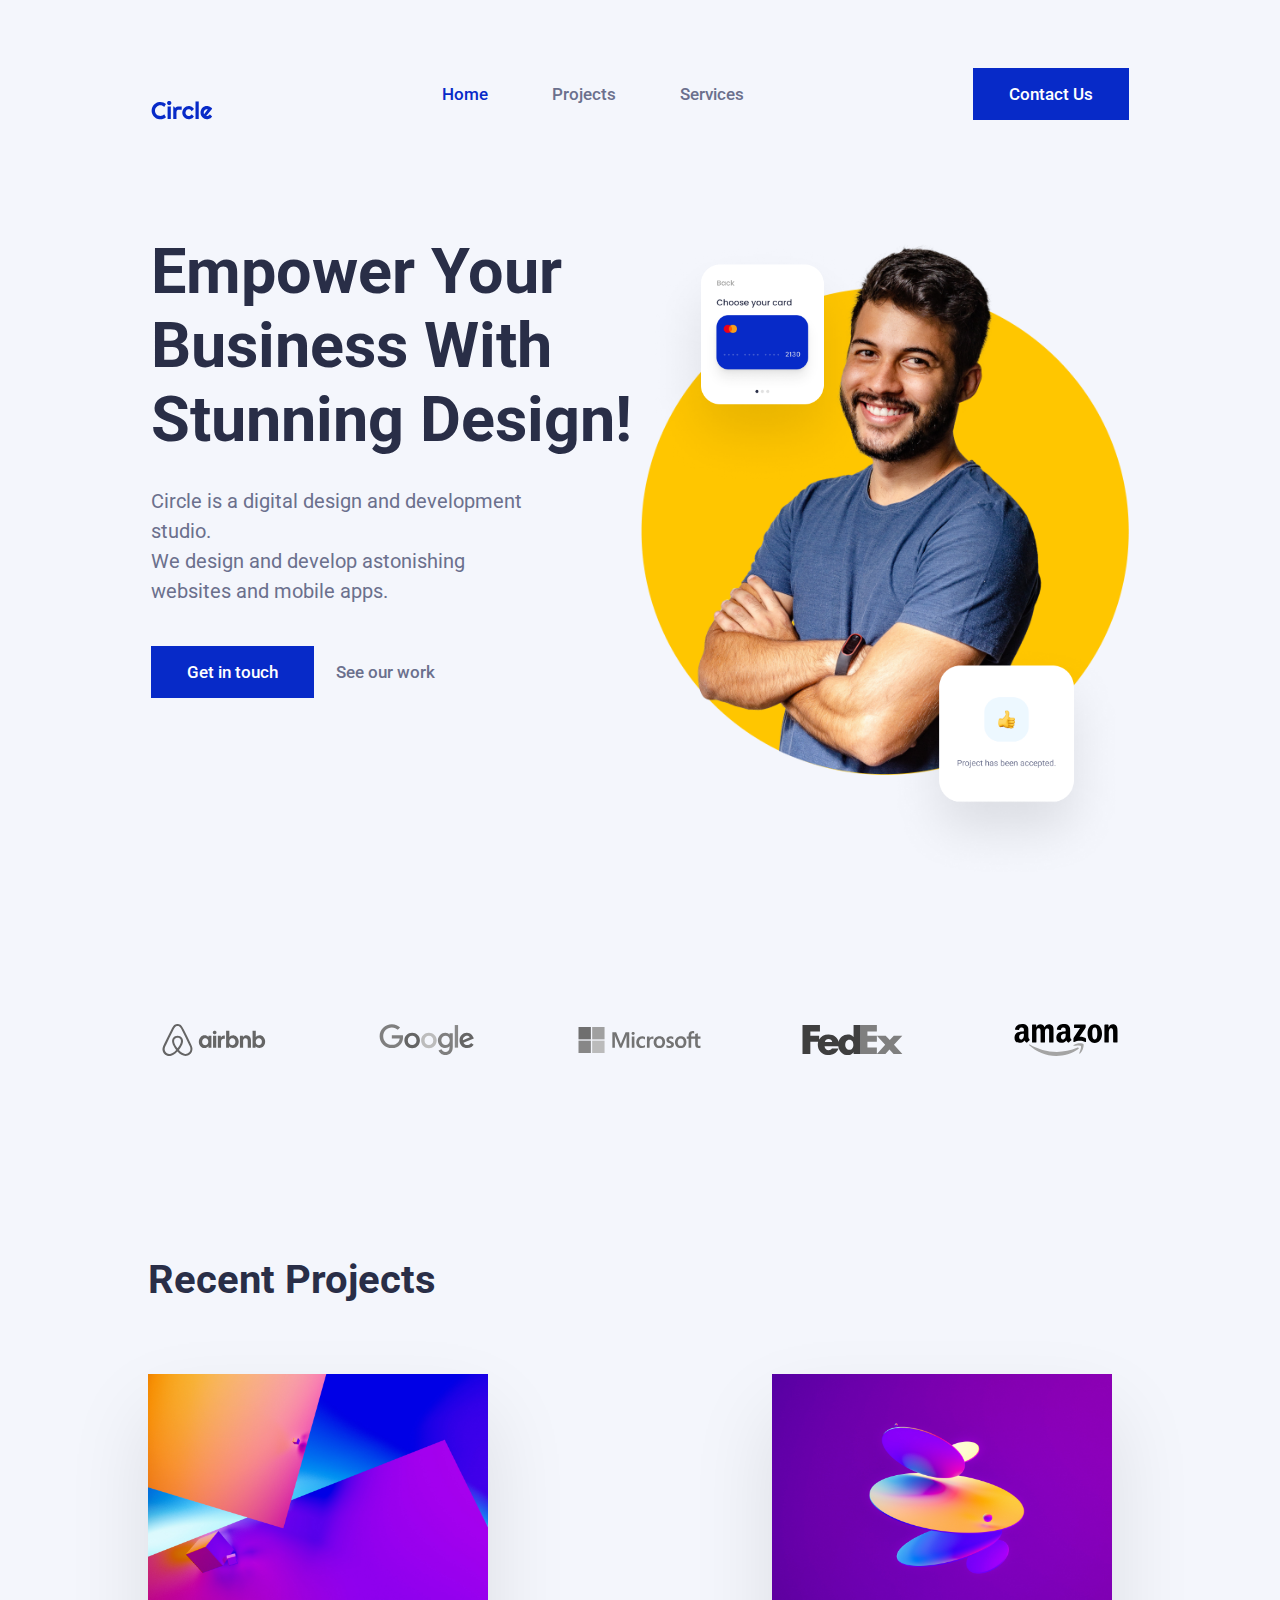
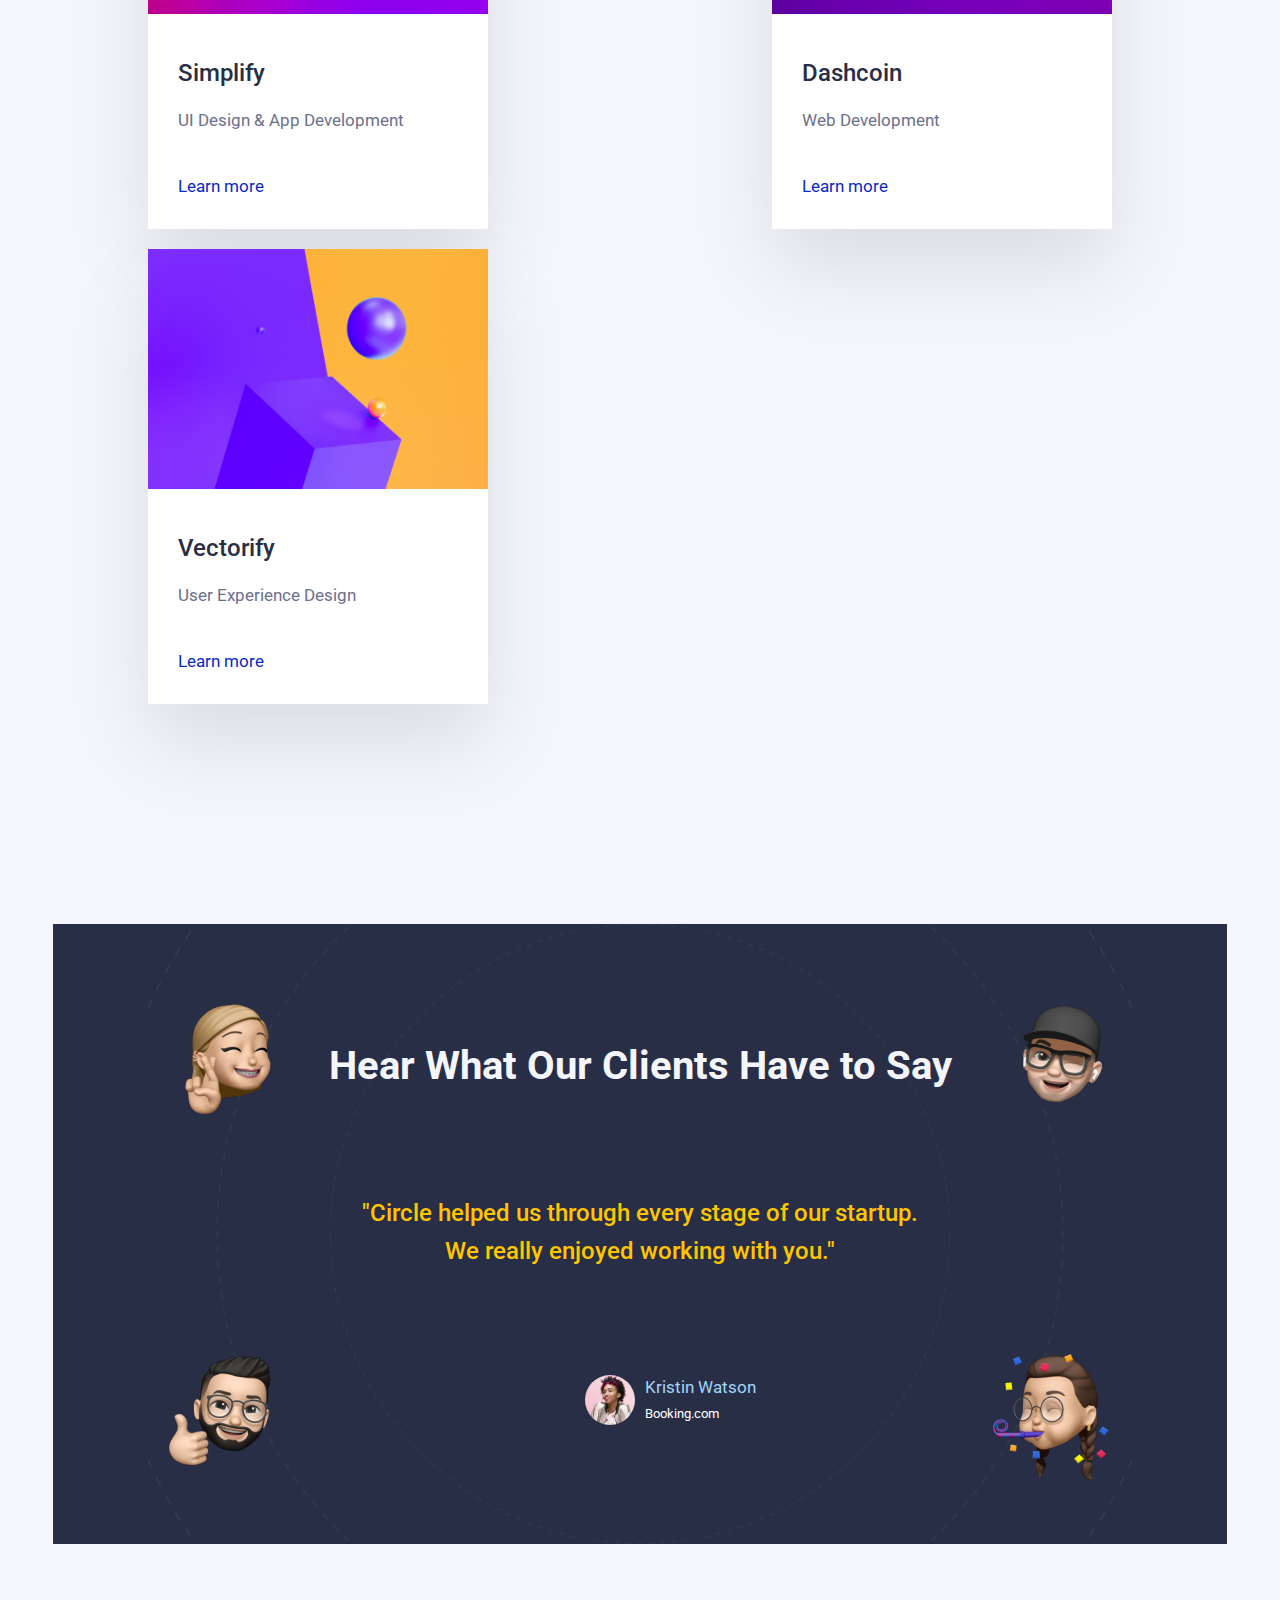
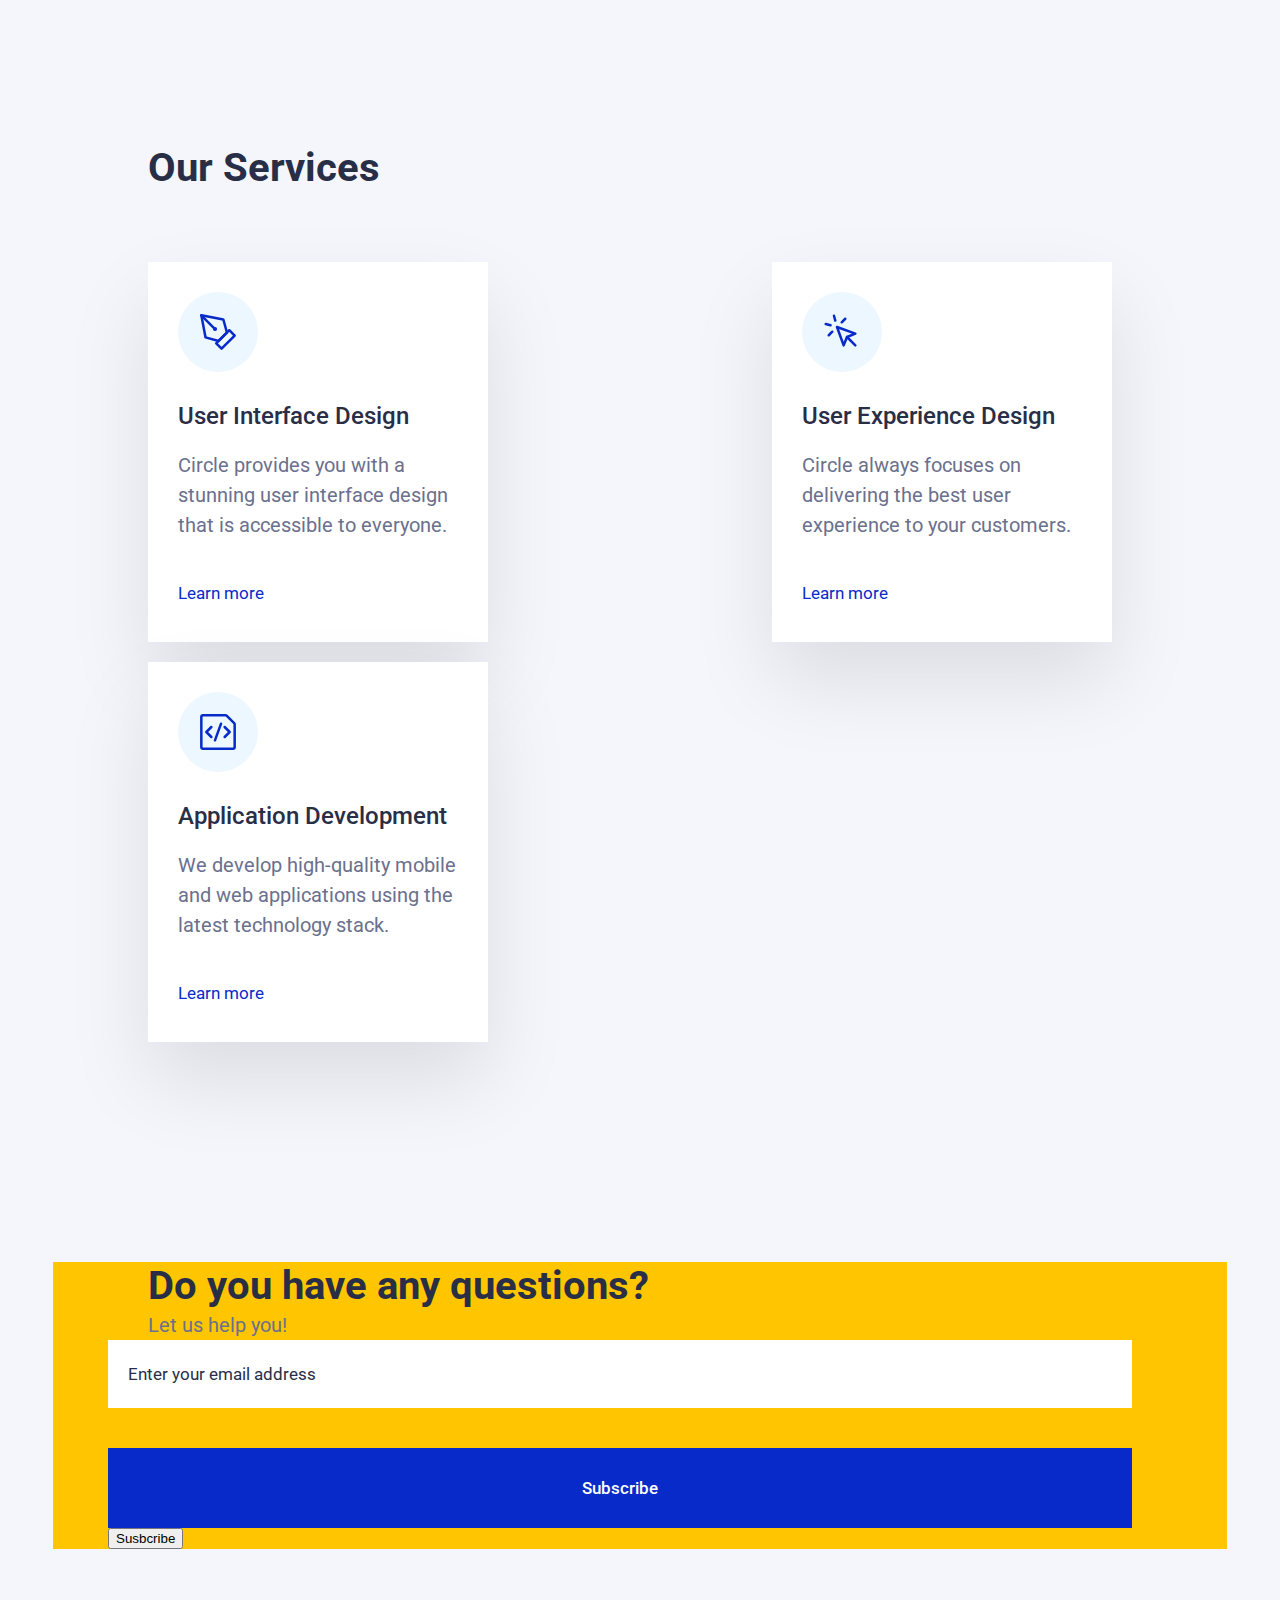
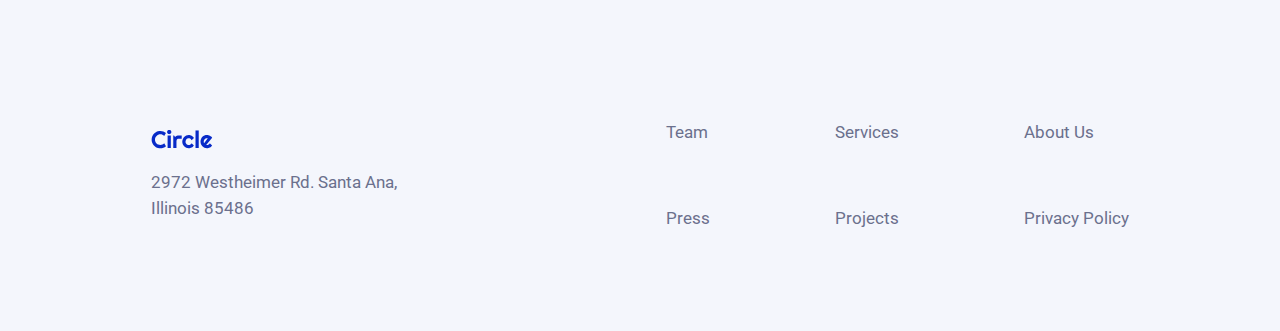
==== commit f868b069: "JS validations" ====
--- a/index.html
+++ b/index.html
@@ -42,7 +42,7 @@
   </div>
 </section>
 <!-- SECTION 2. Clients -->
-<section class="container smallMargin"> 
+<section class="container smallMargin" id="clientsSection"> 
   <div class="clientsGrid">
     <img src="assets/logos/airbnb-logo.svg">
     <img src="assets/logos/google-logo.svg">
@@ -148,6 +148,12 @@
 <section class="container yellowBg">
   <h3>Do you have any questions?</h3>
   <p class="bodyRegular">Let us help you!</p>
+
+  <form id="subsForm">
+    <input type="email" class="icon" id="emailcta" name="email" placeholder="Enter your email address" >
+    <input id="subscribeBtn" type="submit" value="Subscribe" />
+    <button >Susbcribe</button>
+  </form>
 </section>  
 <!-- Footer -->
 
@@ -167,5 +173,6 @@
     <a href="#">Privacy Policy</a>    
   </nav>
 </footer>
+<script type="text/javascript" src="assets/button.js"></script>
 </body>
 </html>--- a/assets/style.css
+++ b/assets/style.css
@@ -48,18 +48,20 @@
   margin: 0.75rem 1.5rem;
   display: inline-block;
 }
-
+/*
 #logo{
   margin: 0.75rem 0;
   display: inline-block;
 }
+*/
 /* -- FONTS: WEIGHT, SIZE & LINE HEIGHT -- */
-h1, h2, h3, h4 {
+h1, h2, h3, h4, a:hover {
 	font-weight: 700;
 }
 h1{
-	font-size: 3rem;
-	line-height: 3.5rem;
+	/*font-size: 3rem;*/
+	font-size: calc(32px + (70 - 32) * ((100vw - 520px) / (1440 - 520)));
+	/*line-height: 3.5rem;*/
 }
 h2{
 	font-size: 2.5rem;
@@ -104,7 +106,7 @@
 }
 
 /* -- FONTS: COLOR -- */
-h1, h3, span, .bodyMedium{
+h1, h3, span, .bodyMedium, a:hover, #emailcta, #emailcta::placeholder{
 	color: #292E47; /* Neutral dark */
 }
 .headlineMedium, .headlineRegular, .bodyRegular, .alternative{
@@ -124,18 +126,21 @@
   display: inline-block;
 }
 
+.blueButton:hover{
+	background-color: #A2D6F9;;
+}
+
 .landing{
 	display: flex;
 	box-sizing: border-box;
 	flex-direction: row;
-  margin: 0 11.8%;
-  height: 32.5rem;
+  margin: 5.7rem 11.8%;
+  justify-content: space-between;
 }
 
 .landingText{
   box-sizing: border-box;
   width:50%;
-	margin: 5.7rem 0;
 	/*padding-right: 1rem 
   display: flex;
   flex-direction: column;
@@ -147,25 +152,31 @@
 
 .description{
 	margin-top: 1.5rem;
-	padding-right: 5.8rem;
+	padding-right: 5rem;
 }
 
 .buttons{
+	display: flex;
+	flex-flow: wrap;
+	align-items: center;
+}
+
+.buttons a{
 	margin-top: 2rem;
-}
-
+	margin-right: 1.1rem;
+}
 .landingImg{
 	width:50%;
 	background-image: url('hero-section/hero-image.png');
   background-repeat: no-repeat;
   background-size: contain;
-  
   display: grid; 
   grid-template-columns: 1fr 1fr; 
   grid-template-rows: 1fr; 
-  gap: 0 0; 
+  gap: 0 0; 	
   grid-template-areas: 
     "c1 c2"; 
+  height: 32.5rem;
 }
 
 .card1{
@@ -218,10 +229,6 @@
   flex-flow: row wrap;
   justify-content: space-between;
   margin-top: 3.5rem;
-  /*justify-content: space-evenly;
-  cuando la ventava sea peque cambio a este o center...
-   flex-flow: row wrap;
-   */
 }
 
 .box{
@@ -272,7 +279,7 @@
 
 .orbit{
   height: 31rem;
-  background-image: url("testimonial-section/orbit.png"); 
+  background-image: url("testimonial-section/orbit.png");
 	background-repeat: no-repeat;
 	background-position: center;
  	background-size: cover;
@@ -372,6 +379,17 @@
 }
 
 /* FORM */
+
+#emailcta{
+	background-color: white;
+}
+
+.icon {
+  padding-left: 25px;
+  background: url("") no-repeat left;
+  background-size: 20px;
+}
+
 
 form{
   display: flex;
@@ -395,6 +413,7 @@
 	width: 50%;
 	padding-left: 2rem;
 }
+
 
 label {
 	display: block;
@@ -454,7 +473,7 @@
 footer nav{
   display: grid;
   grid-template-columns: auto auto auto;
-  height: 5.6rem;
+ /* height: 5.6rem;*/
   grid-gap: 3rem 6.25rem;
 }
 
@@ -483,9 +502,13 @@
 	footer{
 		margin:  6rem auto 5rem auto;
 	}
-
-	footer div{
-  	margin: 3rem auto 0 auto;
+	
+	.landingImg{
+		height: unset;
+	}
+
+	.boxContainer{
+		justify-content: space-around;
 	}
 }
 
@@ -541,7 +564,7 @@
 	}
 	
 	footer nav{
-		grid-gap: 3rem 5rem;
+		grid-gap: 2rem 5rem;
 	}
 
 	footer img{
@@ -553,16 +576,39 @@
 		line-height: 2rem;
 	}
 
-	.landing{
+.landing{
 		flex-direction: column-reverse;
-	}
-
+		align-items: center;
+		margin: 3rem auto;
+		padding: 0 3rem;
+	} 
+
+.landingText{
+	width:100%;
+}	
+.landingImg{
+	width: 100%;
+	background-position: center;
+	height: 24rem;
+}
+
+.card1, .card2{
+	width: 80%;
+}
 	#contact{
 		display: none;
 	}
 
 	.twoColumns{
 		width: 100%;
+	}
+
+	.avatars{
+		display: none;
+	}
+
+	.testimonials{
+		top: 0;
 	}
 }
 
@@ -582,9 +628,18 @@
 	
 	footer nav{
 		height: auto;
-		grid-gap: 2rem 3.5rem;
-	}
-
+		grid-gap: 2rem 3rem;
+	}
+
+	.container{
+		/*padding: 0 1rem;*/
+		width: 100%;
+	}
+	
+	#clientsSection{
+		display: none;
+	}
+	
 	.avatars{
 		display: none;
 	}
@@ -595,8 +650,19 @@
 
 	.testimonials div{
 		margin-top: 2rem;
-	}	
-}
+	}
+
+	.landingImg{
+		height: 14rem;
+		width: 100%;
+		background-position: center;
+}
+	.card1, .card2{
+		width: 90%;
+	}
+
+}
+
 
 /*
 a:link, a:visited {
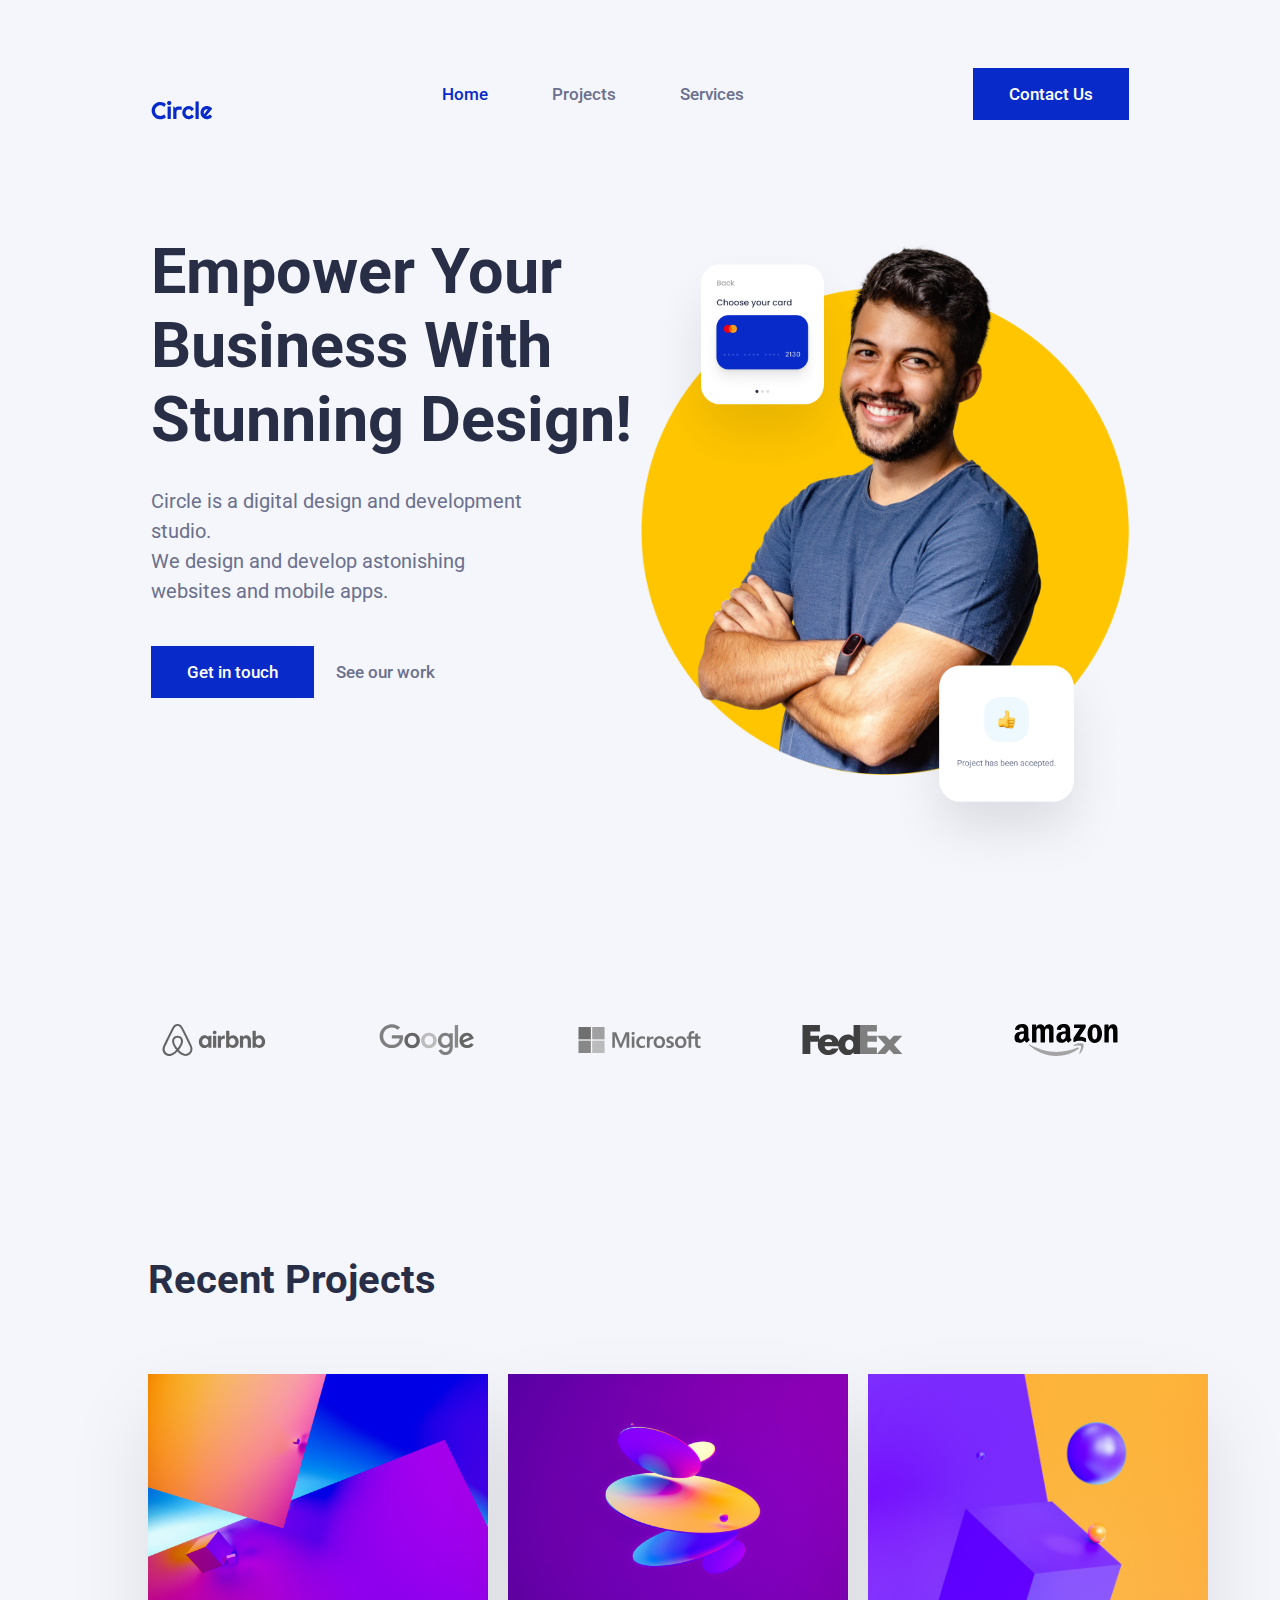
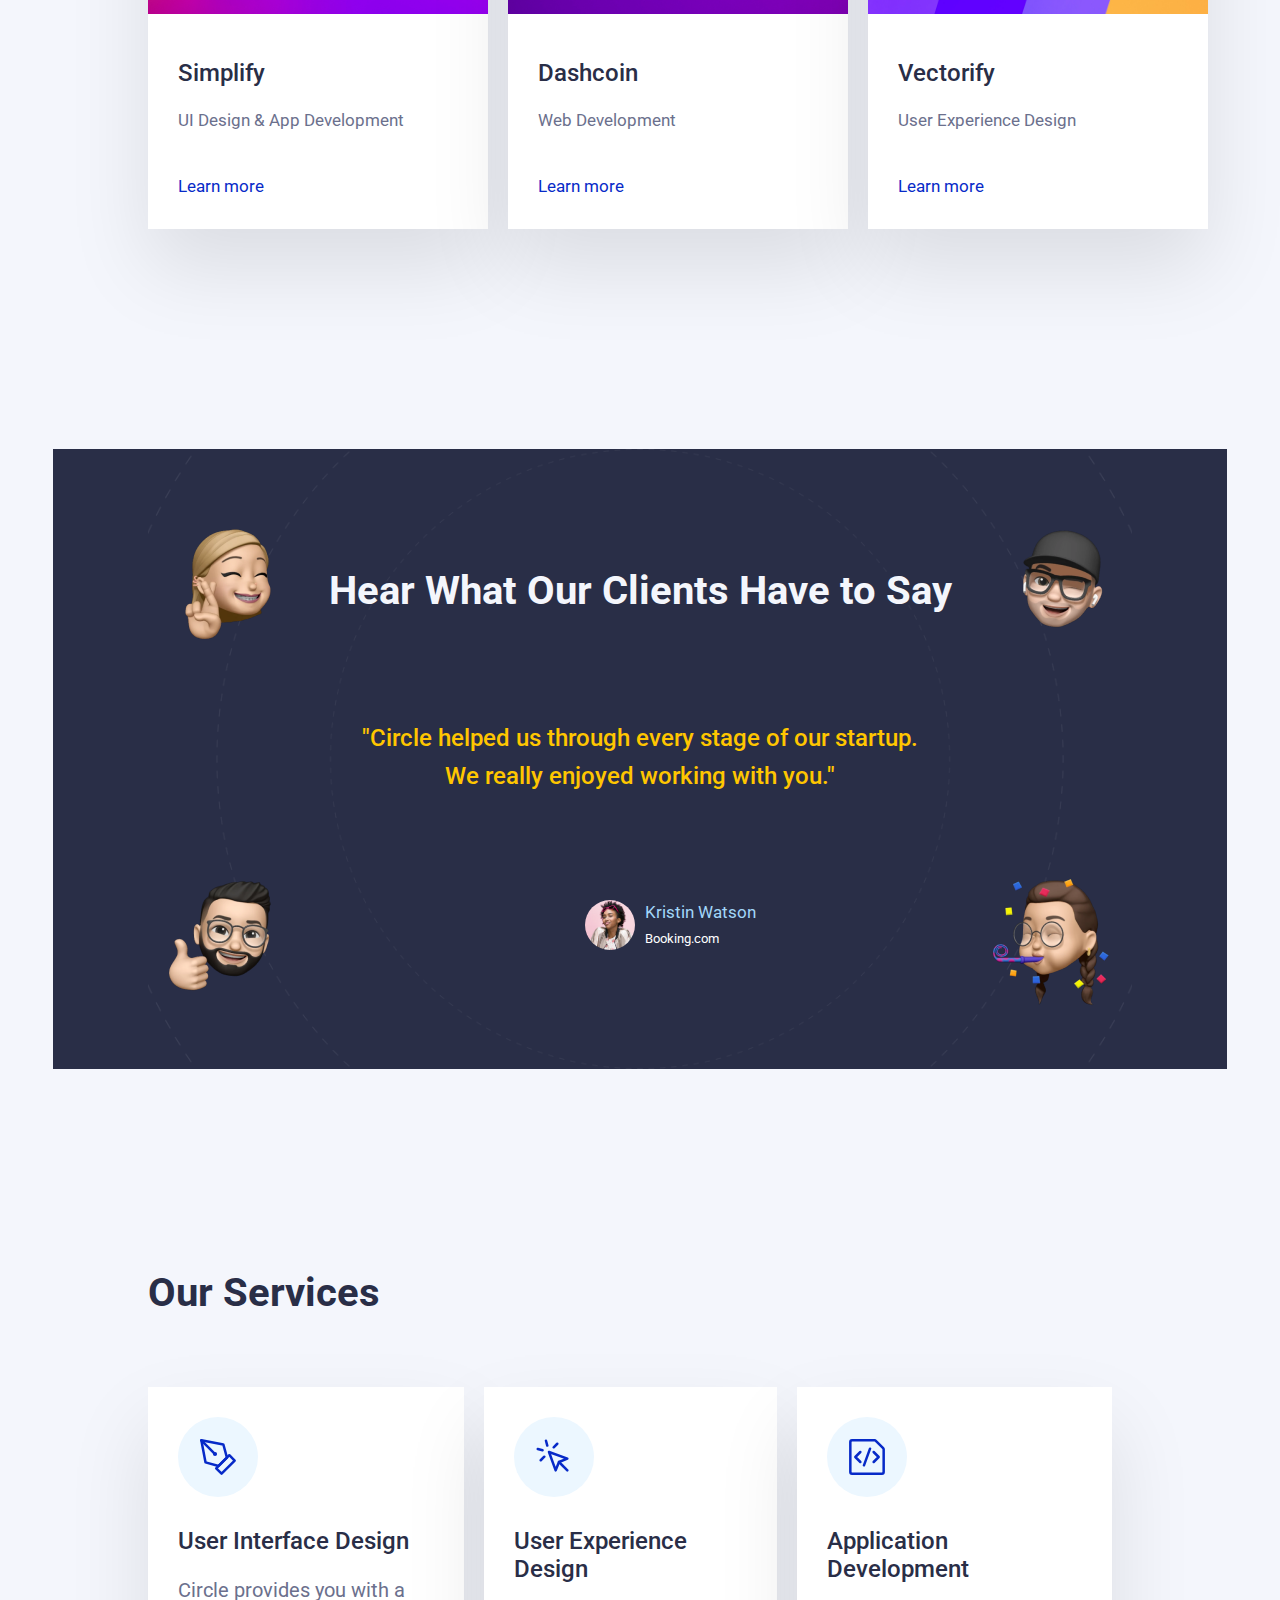
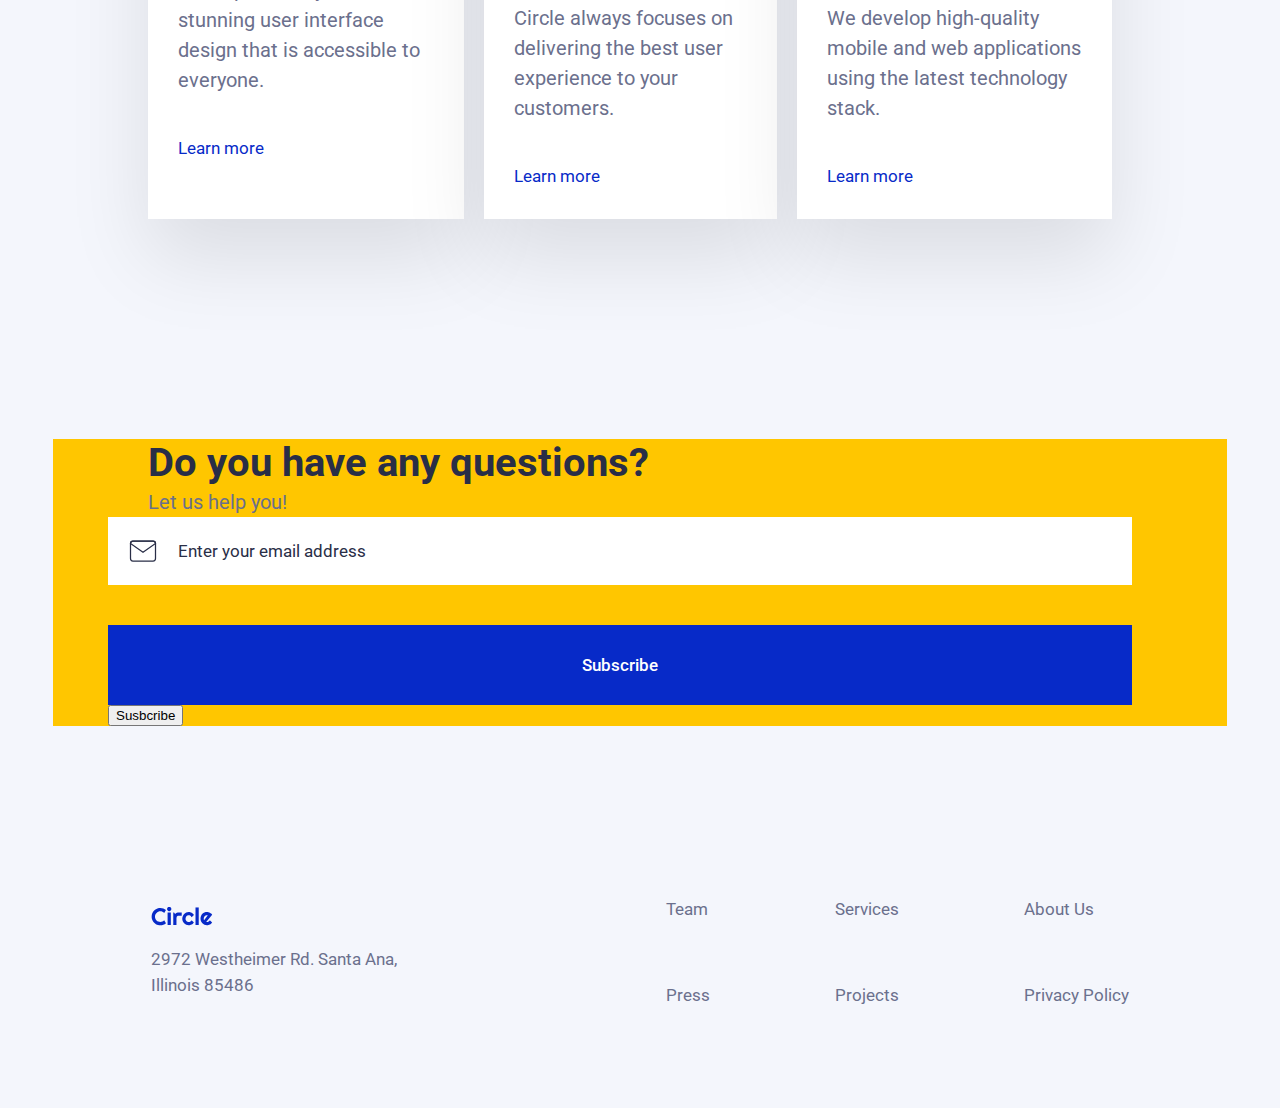
==== commit 0f850ffe: "sat10" ====
--- a/index.html
+++ b/index.html
@@ -150,7 +150,7 @@
   <p class="bodyRegular">Let us help you!</p>
 
   <form id="subsForm">
-    <input type="email" class="icon" id="emailcta" name="email" placeholder="Enter your email address" >
+    <input type="email" id="emailcta" name="email" placeholder="Enter your email address" >
     <input id="subscribeBtn" type="submit" value="Subscribe" />
     <button >Susbcribe</button>
   </form>
--- a/assets/style.css
+++ b/assets/style.css
@@ -279,7 +279,7 @@
 
 .orbit{
   height: 31rem;
-  background-image: url("testimonial-section/orbit.png");
+  background-image: url('testimonial-section/orbit.png');
 	background-repeat: no-repeat;
 	background-position: center;
  	background-size: cover;
@@ -380,16 +380,20 @@
 
 /* FORM */
 
+/**/
 #emailcta{
+	/*background-image: url('newsletter/mail.svg');
+	background-repeat: no-repeat;
+	background-position: left;*/
+	background: url('newsletter/mail.svg') no-repeat left;
 	background-color: white;
-}
-
-.icon {
-  padding-left: 25px;
-  background: url("") no-repeat left;
-  background-size: 20px;
-}
-
+	
+	background-origin: content-box;
+}
+
+#emailcta::placeholder{
+	padding-left:  2.5rem;	
+}
 
 form{
   display: flex;
@@ -492,7 +496,10 @@
 
 /* Desktop & bigger ones */
 @media screen and (max-width: 1600px) {
-
+	.boxContainer{
+		justify-content: space-around;
+		flex-flow: nowrap;
+	}
 }
 
 @media screen and (max-width: 1200px) {
@@ -508,7 +515,7 @@
 	}
 
 	.boxContainer{
-		justify-content: space-around;
+		flex-flow: wrap;
 	}
 }
 
@@ -545,6 +552,9 @@
 	
 	#contact{
 		padding: 0.6rem 1rem;
+	}
+	.boxContainer{
+		flex-flow: wrap;
 	}
  }
 
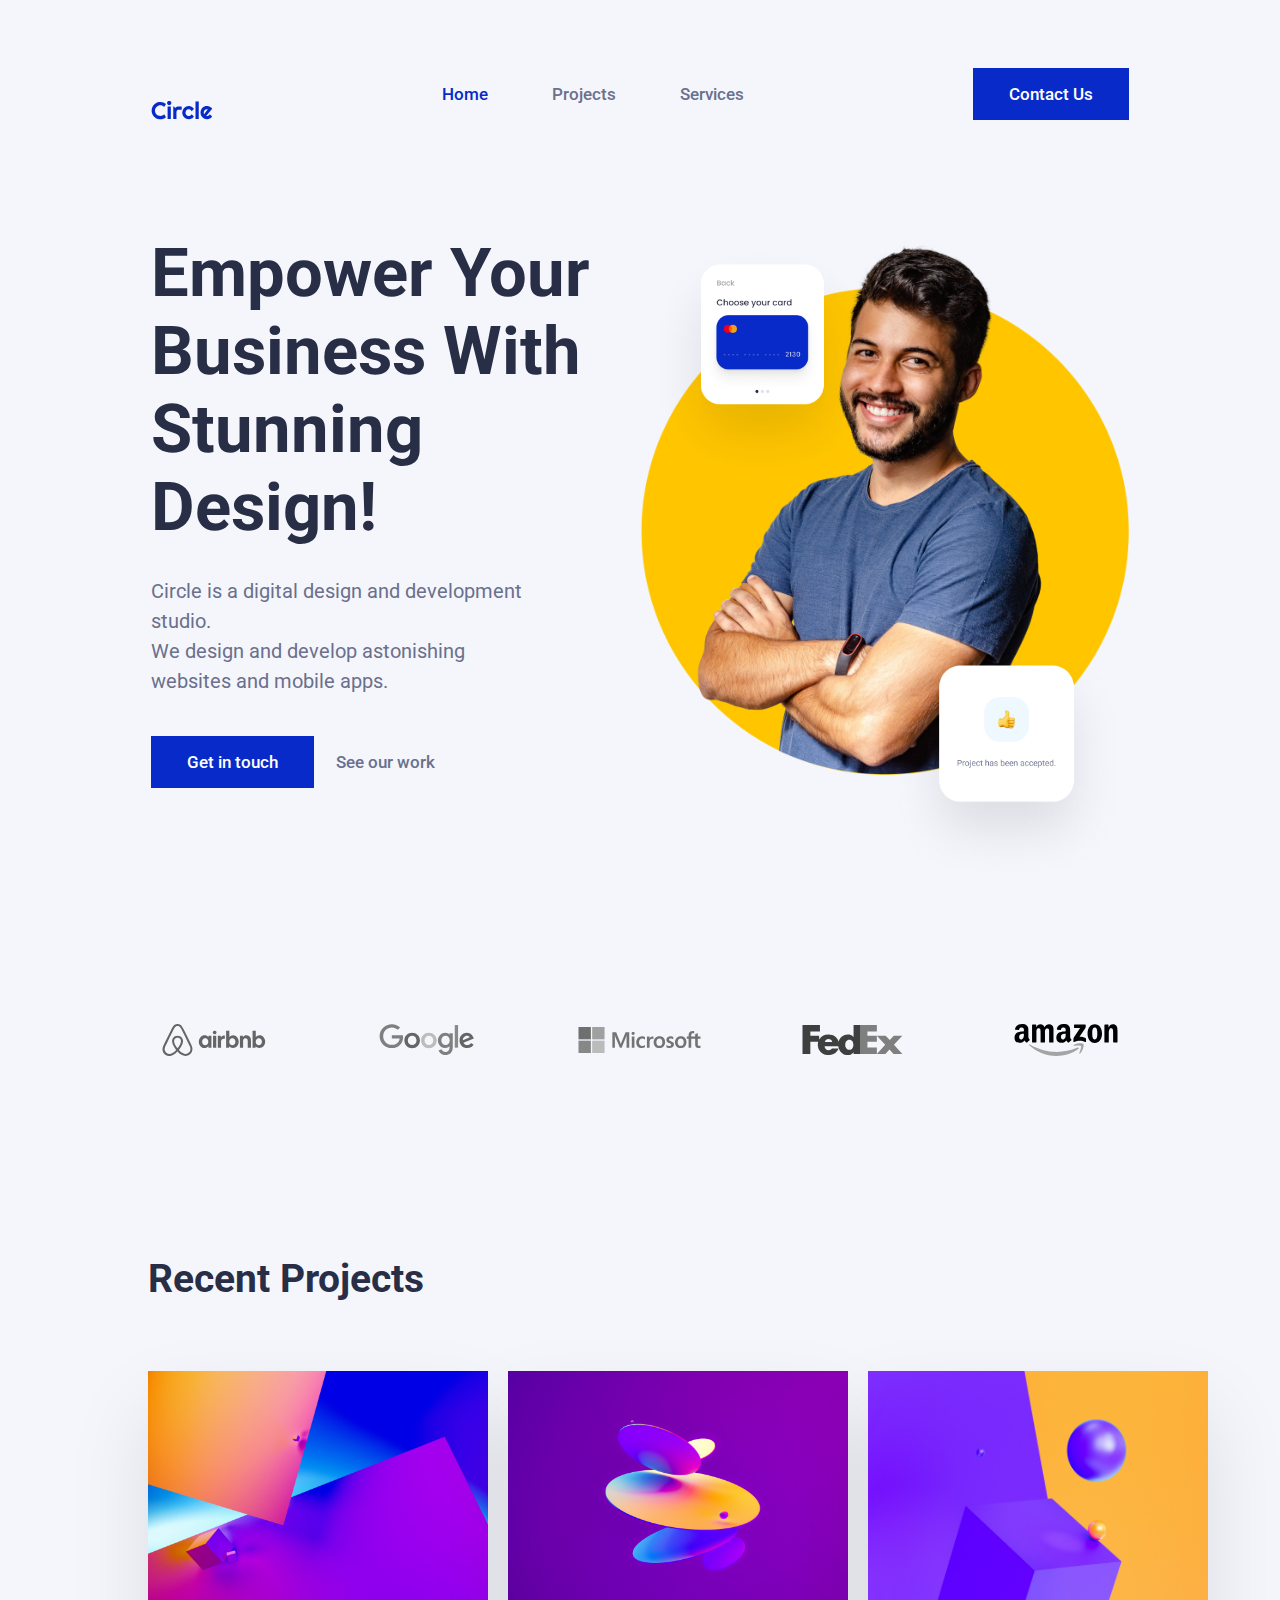
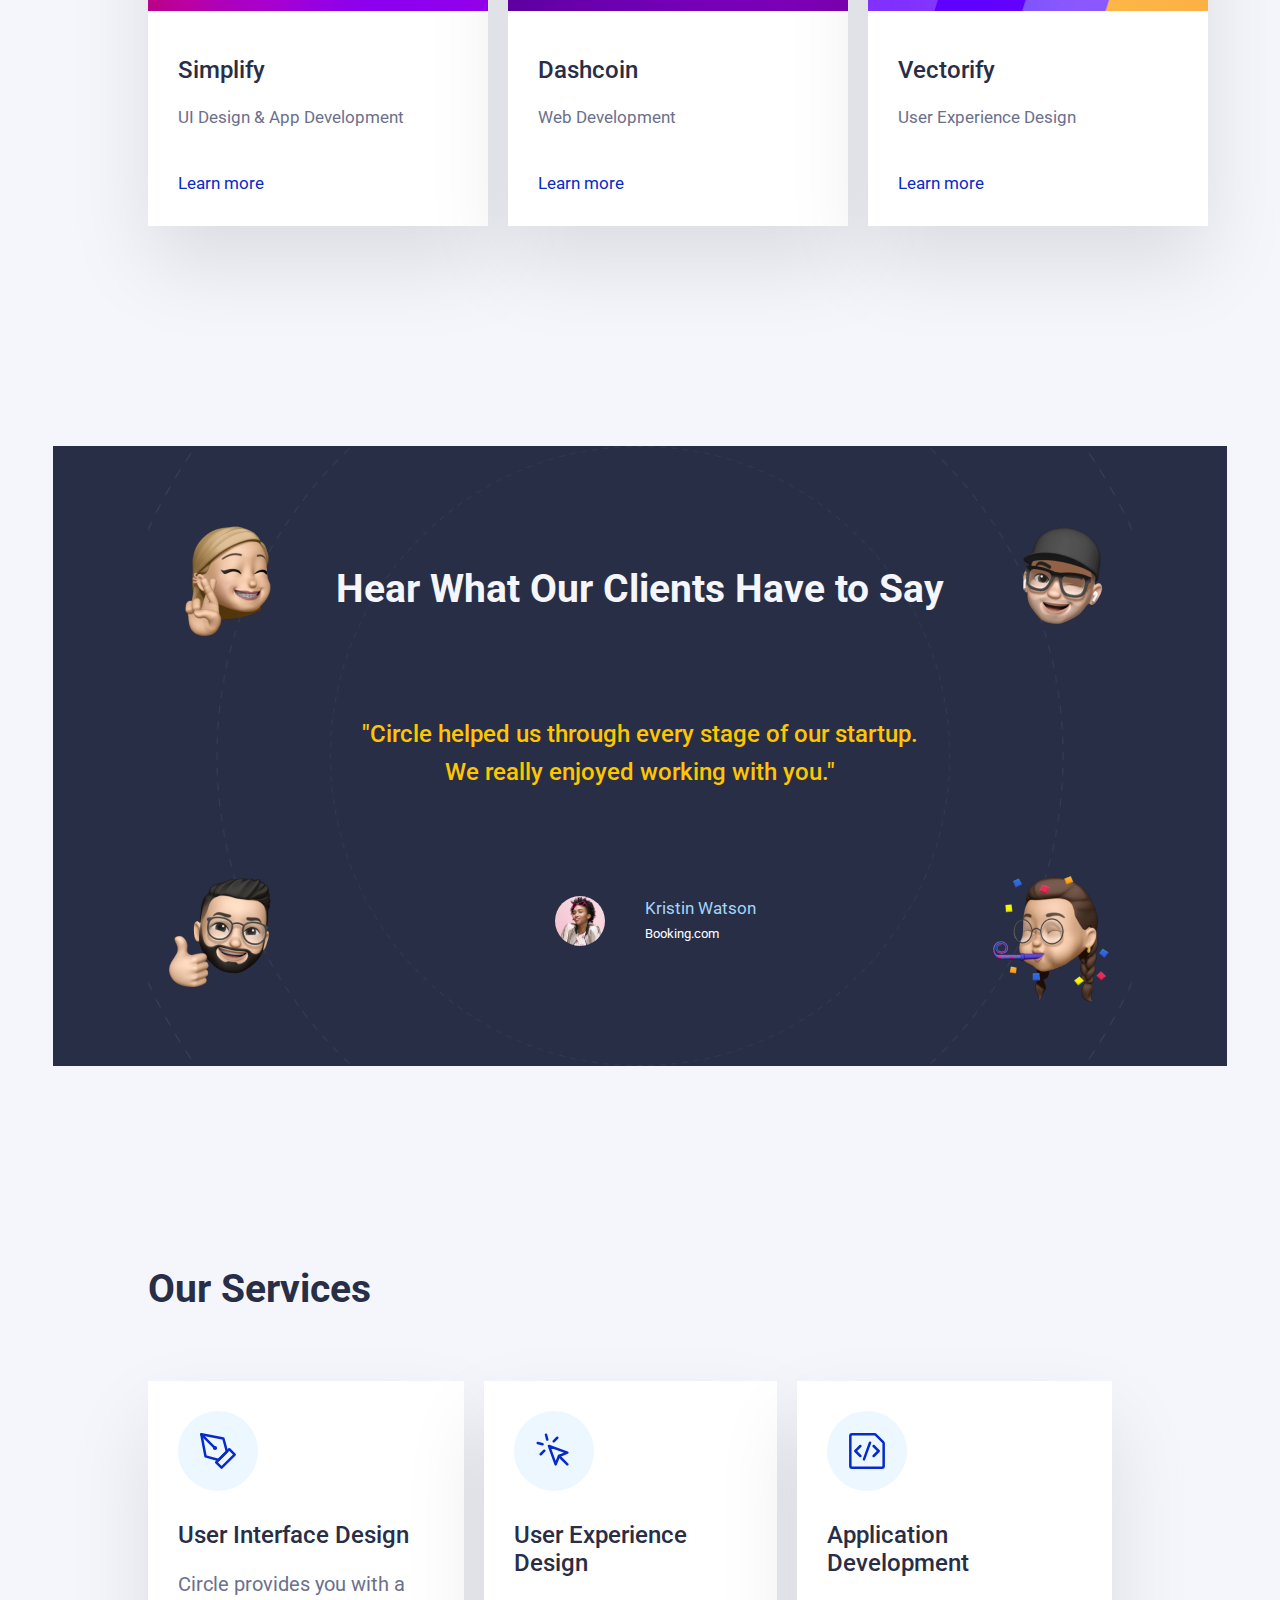
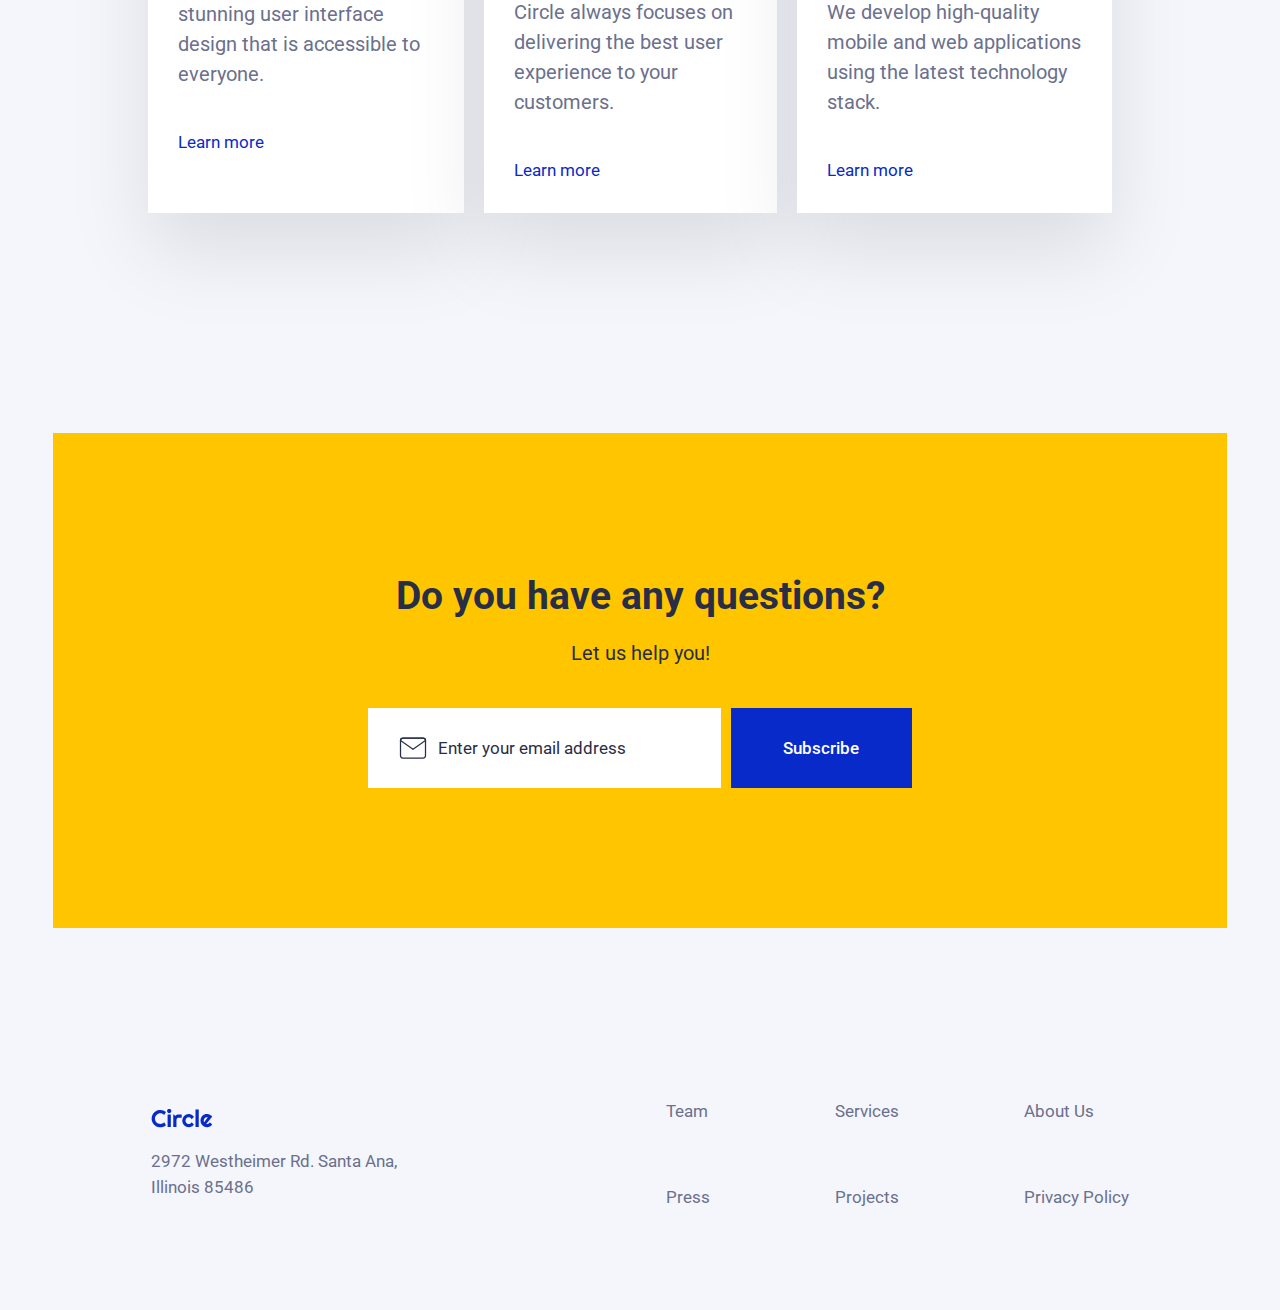
==== commit c8812571: "final_v0.1" ====
--- a/index.html
+++ b/index.html
@@ -5,8 +5,8 @@
   <meta name="viewport" content="width=device-width, initial-scale=1.0" />
   <title>Circle - Empowering your business</title>
   <link rel="stylesheet" href="assets/style.css" />
+</head>
 
-</head>
 <body>
 <!-- Header -->
 <header class="headlineMedium">
@@ -148,15 +148,13 @@
 <section class="container yellowBg">
   <h3>Do you have any questions?</h3>
   <p class="bodyRegular">Let us help you!</p>
-
   <form id="subsForm">
     <input type="email" id="emailcta" name="email" placeholder="Enter your email address" >
     <input id="subscribeBtn" type="submit" value="Subscribe" />
-    <button >Susbcribe</button>
   </form>
 </section>  
+
 <!-- Footer -->
-
 <footer>
   <div>
     <img id="logo" src="assets/logos/circle.svg">
--- a/assets/style.css
+++ b/assets/style.css
@@ -60,15 +60,16 @@
 }
 h1{
 	/*font-size: 3rem;*/
-	font-size: calc(32px + (70 - 32) * ((100vw - 520px) / (1440 - 520)));
+	font-size: calc(50px + (70 - 50) * ((100vw - 520px) / (1440 - 520)));
 	/*line-height: 3.5rem;*/
 }
 h2{
 	font-size: 2.5rem;
 }
 h3{
-	font-size: 2rem;
-	line-height: 2.4rem;
+	/*font-size: 2rem;
+	line-height: 2.4rem;*/
+	font-size: calc(32px + (40 - 32) * ((100vw - 520px) / (1440 - 520)));
 }
 h4{
 	font-size: 1.2rem;
@@ -106,7 +107,7 @@
 }
 
 /* -- FONTS: COLOR -- */
-h1, h3, span, .bodyMedium, a:hover, #emailcta, #emailcta::placeholder{
+h1, h3, span, .bodyMedium, a:hover, #emailcta, #emailcta::placeholder, .yellowBg p{
 	color: #292E47; /* Neutral dark */
 }
 .headlineMedium, .headlineRegular, .bodyRegular, .alternative{
@@ -336,7 +337,8 @@
 
 .picture { 
 	grid-area: pic; 
-  justify-self: flex-end; 
+  /*justify-self: flex-end;*/ 
+  justify-self: center;
 }
 
 .p1 { 
@@ -356,6 +358,13 @@
 
 .yellowBg{
 	background: #FFC600;
+	padding-top: 7rem;
+	padding-bottom: 7rem;
+}
+
+.yellowBg h3, .yellowBg p{
+	text-align: center;
+	margin-bottom: 1rem;
 }
 
 .projectInfo{
@@ -373,26 +382,62 @@
 	width: 91.666%;
 }
 .projectBigImg{
-	object-fit: cover;
+    width: 100%;
+    max-height: 100%;
+    box-shadow: 0 39px 78px rgba(0, 0, 0, 0.25);
+}
+
+.imgDiv{
 	width: 100%;
-	
-}
+	height: 444px;
+	/*object-fit: scale-down;	*/	
+}
+ .projectText{
+ 	margin-top: 3.5rem;
+ 	font-size: calc(16px + (20 - 16) * ((100vw - 520px) / (1440 - 520)));
+ }
 
 /* FORM */
 
-/**/
+#subsForm{
+	flex-wrap: nowrap;
+	align-items: flex-end;
+  margin: 2rem auto 0 auto;
+  width: 55.26%;
+  height: 4rem;
+}
+/*
+.input-icon {
+  width: 66%;
+}
+          
+.input-icon > img {
+  position: absolute;
+  padding-left: 1.5rem;
+  padding-top: 1.3rem;
+}
+          
+#input-field {
+	background-color: white;
+	height: 4rem;
+	width: 95%;
+	padding-left: 3.5rem;
+}
+   */
+#subscribeBtn{
+	width: 34%;
+	height: inherit;
+} 
+
 #emailcta{
-	/*background-image: url('newsletter/mail.svg');
-	background-repeat: no-repeat;
-	background-position: left;*/
 	background: url('newsletter/mail.svg') no-repeat left;
 	background-color: white;
-	
 	background-origin: content-box;
-}
-
-#emailcta::placeholder{
-	padding-left:  2.5rem;	
+  margin-right: 0.5rem;
+	padding-left:  1.5rem;
+  width: 66%;
+  height: inherit;
+	text-indent: 2rem;
 }
 
 form{
@@ -401,10 +446,6 @@
   box-sizing: border-box;
   align-items: stretch; 
   margin-left: -2rem;
- /*
- margin-top: -1.5rem;
- padding-left: -2rem;
- */
 }
 
 .oneColumn{
@@ -550,13 +591,28 @@
 		display: inline;
 	}
 	
+	.avatars{
+		padding: 0;
+	}
+
+	#subsForm{
+		flex-wrap: wrap;
+	}
+	
+	#emailcta, #subscribeBtn{
+		width: 100%;
+		margin: 0 0 1rem 0;
+	}
+	
 	#contact{
 		padding: 0.6rem 1rem;
 	}
+	
 	.boxContainer{
 		flex-flow: wrap;
 	}
- }
+
+}
 
  /* Landscape */
 @media screen and (max-width: 760px) {
@@ -586,29 +642,48 @@
 		line-height: 2rem;
 	}
 
-.landing{
-		flex-direction: column-reverse;
-		align-items: center;
-		margin: 3rem auto;
-		padding: 0 3rem;
-	} 
-
-.landingText{
-	width:100%;
-}	
-.landingImg{
-	width: 100%;
-	background-position: center;
-	height: 24rem;
-}
-
-.card1, .card2{
-	width: 80%;
-}
 	#contact{
 		display: none;
 	}
 
+	.landing{
+			flex-direction: column-reverse;
+			align-items: center;
+			margin: 3rem auto;
+			padding: 0 3rem;
+			text-align: center;
+		} 
+
+	.landingText{
+		width:100%;
+	}	
+
+	.description {
+    margin-top: 2rem;
+    padding-right: 0;
+	}
+	
+	.buttons{
+		justify-content: center;
+	}
+
+	.landingImg{
+		width: 100%;
+		background-position: center;
+		height: 24rem;
+	}	
+
+	.card1, .card2{
+		width: 80%;
+	}
+	
+	.clientsGrid {
+		column-gap: 1rem;
+	}
+
+.box{
+		margin-right: 0;
+	}
 	.twoColumns{
 		width: 100%;
 	}
@@ -620,12 +695,32 @@
 	.testimonials{
 		top: 0;
 	}
-}
+
+	.testimonials h3 {
+    text-align: center;
+	}
+	
+	.testimonials div {
+    margin-top: 4rem;
+	}
+	
+	.imgDiv{
+		height: unset;
+	}
+
+ 	.projectText{
+ 		margin-top: 2rem;
+ 	}
+}
+
+
 
 /* Mobile */
 @media screen and (max-width: 520px) {
 	header{
 		height: 3rem;
+		margin-top: 0.5rem;
+
 	}
 	
 	header nav a{
@@ -641,13 +736,27 @@
 		grid-gap: 2rem 3rem;
 	}
 
+	.smallMargin {
+    margin-top: 2.5rem;
+	}
+
 	.container{
-		/*padding: 0 1rem;*/
 		width: 100%;
-	}
+		margin: 3.5rem auto auto auto;
+		padding: 0 4%;
+	}
+
+	.boxContainer {
+		margin-top: 2em;
+  }
+  .yellowBg{
+  	padding-top: 3rem;
+  	padding-bottom: 7rem;
+  }
+
 	
 	#clientsSection{
-		display: none;
+		
 	}
 	
 	.avatars{
@@ -660,29 +769,52 @@
 
 	.testimonials div{
 		margin-top: 2rem;
+	}
+
+	.landing {
+    margin: 2rem auto;
+    padding: 0 1rem;
 	}
 
 	.landingImg{
 		height: 14rem;
 		width: 100%;
 		background-position: center;
-}
+	}
 	.card1, .card2{
 		width: 90%;
 	}
 
-}
-
-
-/*
-a:link, a:visited {
-  background-color: white;
-  color: black;
-  border: 2px solid green;
-  padding: 10px 20px;
-  text-align: center;
-  text-decoration: none;
-  display: inline-block;
-}
-
-*/+	.description {
+    margin-top: 1rem;
+	}
+
+	.buttons{
+		justify-content: center;
+    flex-direction: column;
+	}
+
+	.buttons a{
+		 margin: 1.5rem 0 0 0;
+
+	}
+	#subsForm {
+		width: 85%;
+		height: 2.5rem;
+		/*display: contents;*/
+	}
+	.projectInfo{
+		margin: 1rem 0 2rem 0;
+	}
+
+	.projectContainer {
+    padding: 0 4%;
+    width: 100%;
+	}
+	.projectBigImg {
+    box-shadow: 0 20px 50px rgb(0 0 0 / 20%);
+	}
+	.projectText {
+    margin-top: 1rem;
+	}
+}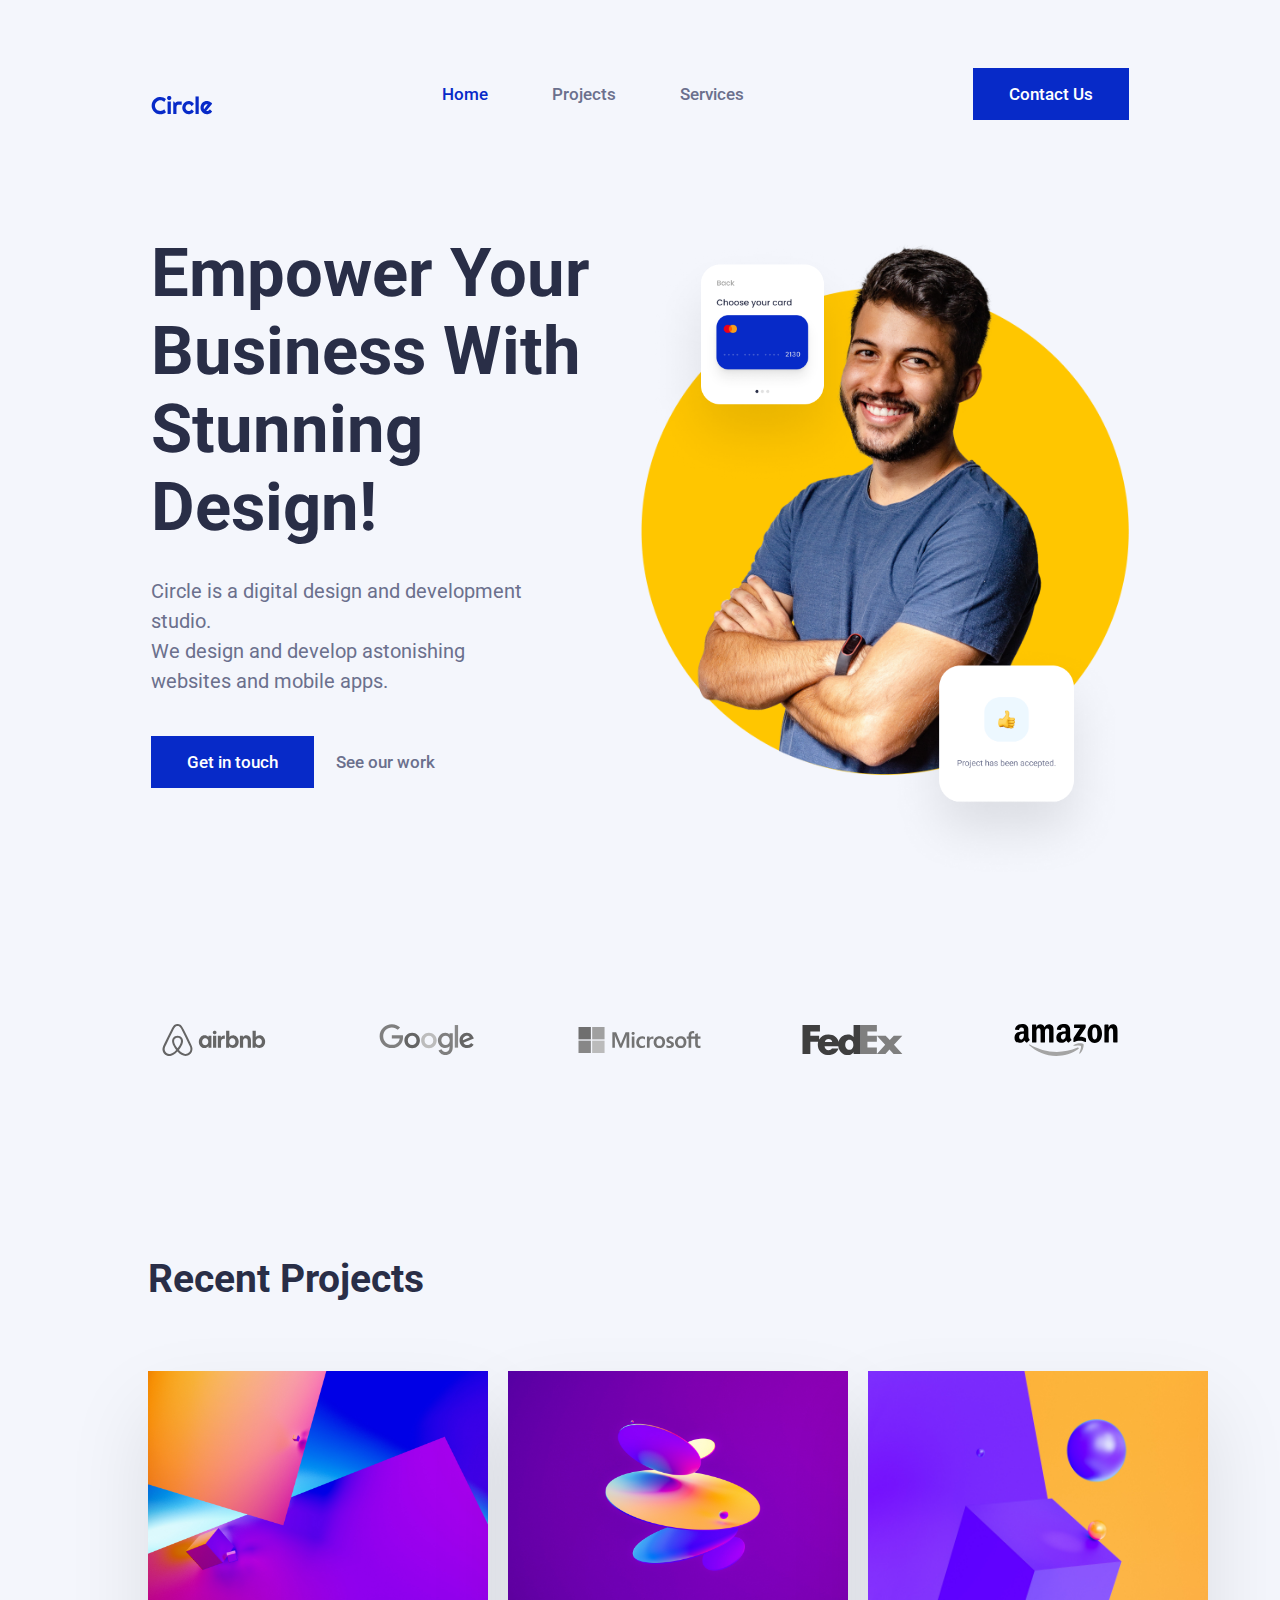
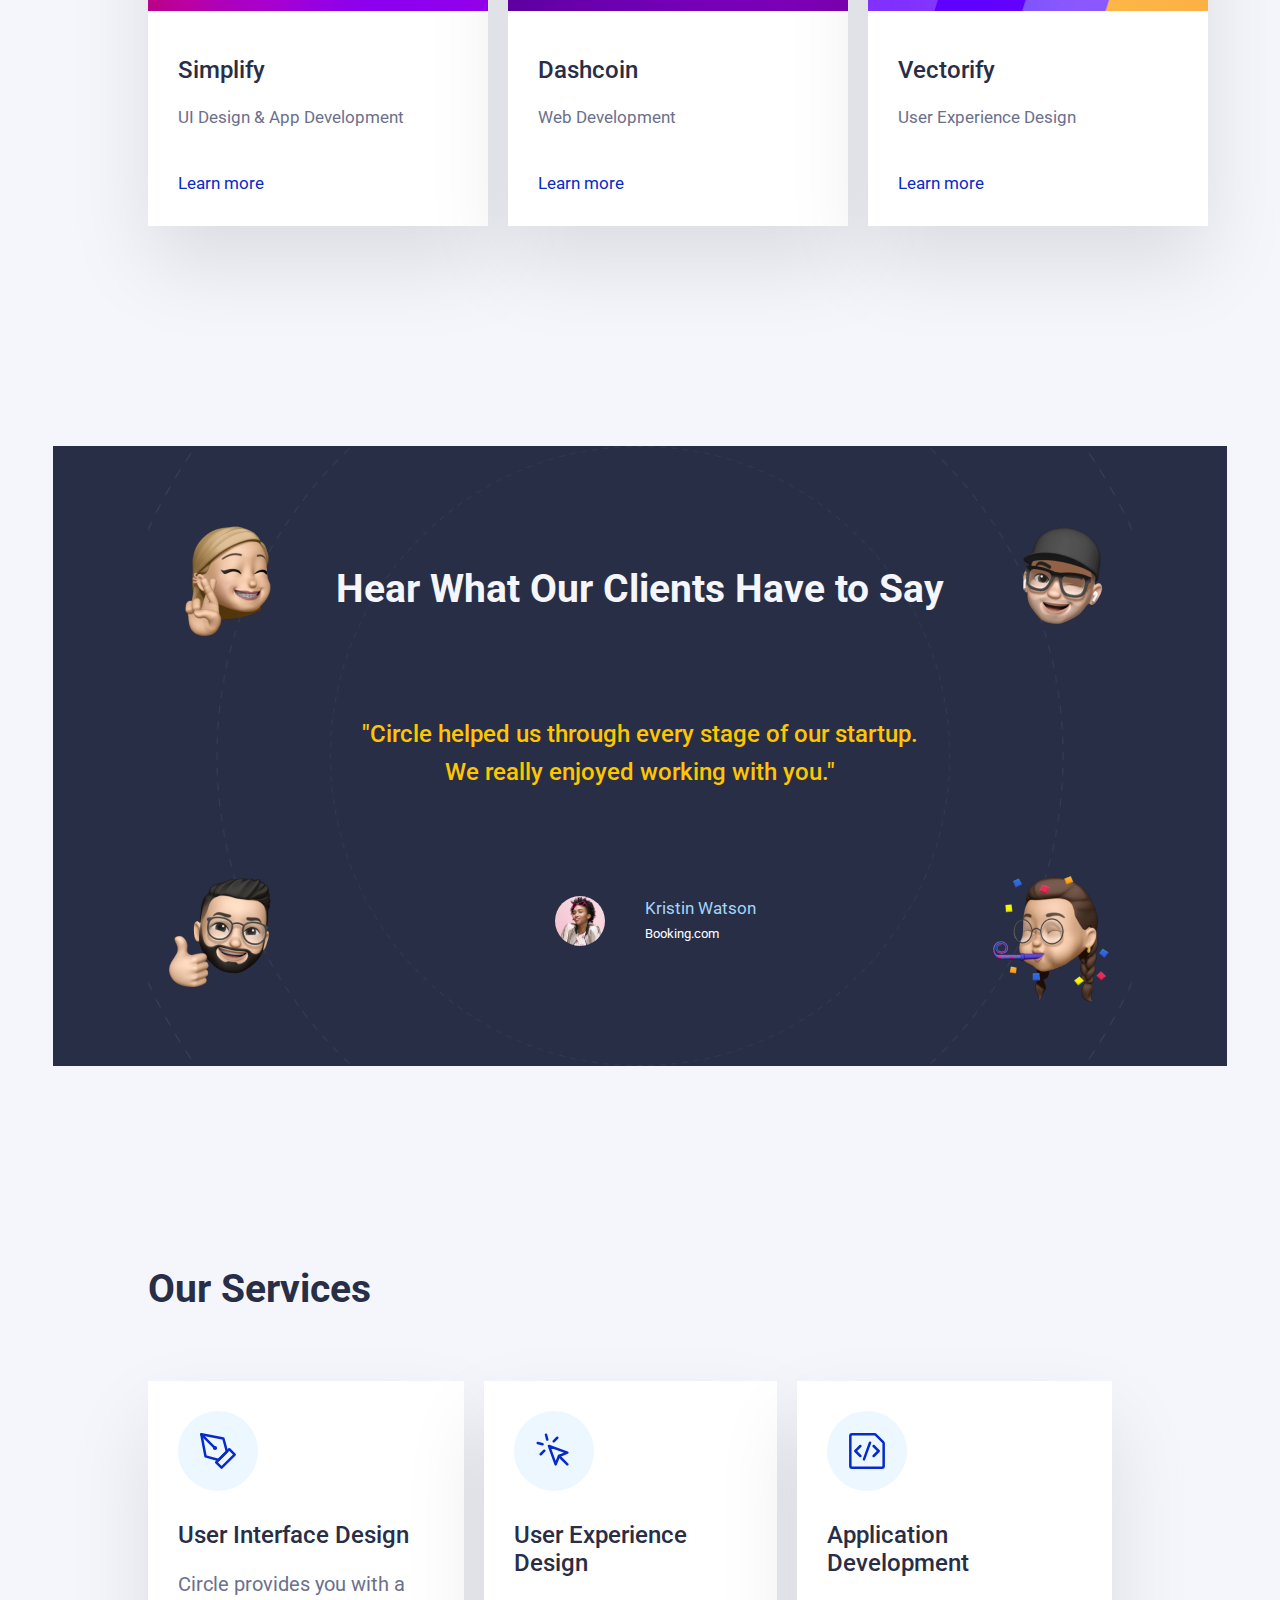
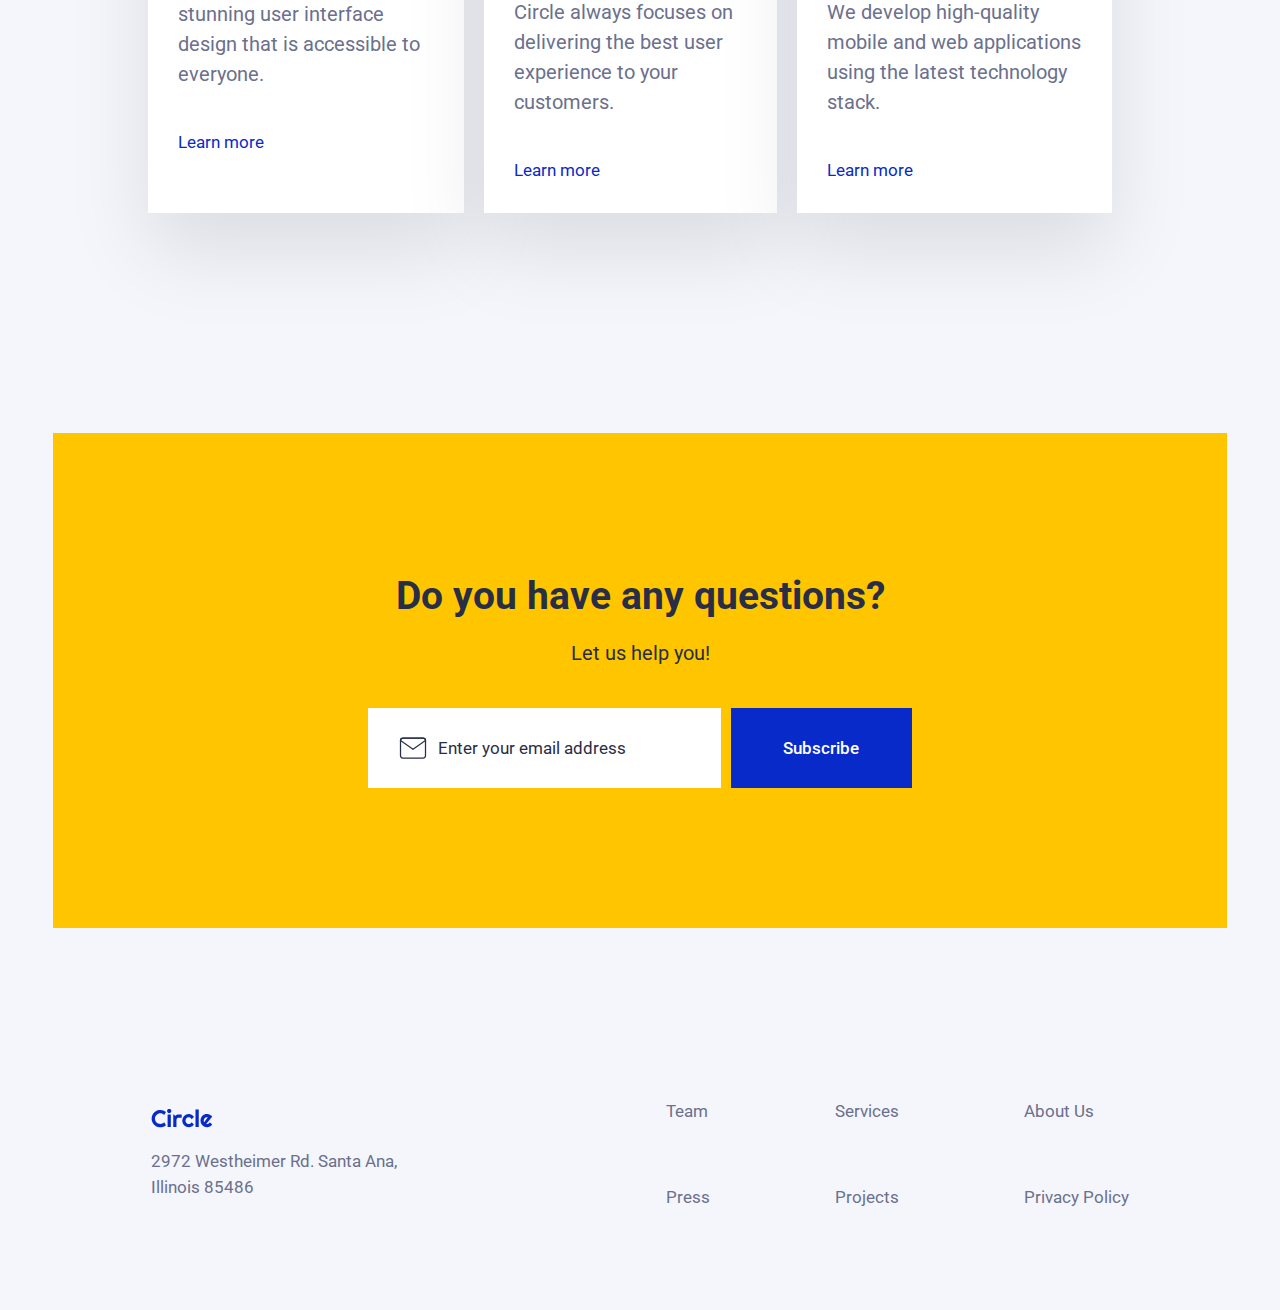
==== commit 961a7068: "v0.2" ====
--- a/index.html
+++ b/index.html
@@ -10,7 +10,9 @@
 <body>
 <!-- Header -->
 <header class="headlineMedium">
-  <img id="logo" src="assets/logos/circle.svg">  
+  <a href="index.html">
+    <img id="logo" src="assets/logos/circle.svg">
+  </a>
   <!-- Nav -->
   <nav>
     <a class="blueText" href="#">Home</a>
@@ -157,7 +159,9 @@
 <!-- Footer -->
 <footer>
   <div>
+  <a href="index.html">
     <img id="logo" src="assets/logos/circle.svg">
+  </a>
     <p class="headlineRegular">2972 Westheimer Rd. Santa Ana,</p>
     <p class="headlineRegular">Illinois 85486 </p>
   </div>
--- a/assets/style.css
+++ b/assets/style.css
@@ -28,6 +28,8 @@
 	border: 0;
 }
 
+
+/* HEADER */
 header{
 	display: flex;
 	align-items: end;
@@ -48,29 +50,29 @@
   margin: 0.75rem 1.5rem;
   display: inline-block;
 }
-/*
-#logo{
-  margin: 0.75rem 0;
-  display: inline-block;
-}
-*/
-/* -- FONTS: WEIGHT, SIZE & LINE HEIGHT -- */
+
+
+/* FONTS: WEIGHT, SIZE & LINE HEIGHT */
 h1, h2, h3, h4, a:hover {
 	font-weight: 700;
 }
+
 h1{
-	/*font-size: 3rem;*/
+	/*font-size: 3rem;
+	line-height: 3.5rem;*/
 	font-size: calc(50px + (70 - 50) * ((100vw - 520px) / (1440 - 520)));
-	/*line-height: 3.5rem;*/
-}
+}
+
 h2{
 	font-size: 2.5rem;
 }
+
 h3{
 	/*font-size: 2rem;
 	line-height: 2.4rem;*/
 	font-size: calc(32px + (40 - 32) * ((100vw - 520px) / (1440 - 520)));
 }
+
 h4{
 	font-size: 1.2rem;
 }
@@ -78,44 +80,55 @@
 .bodyMedium, .headlineMedium {
 	font-weight: 500;
 }
+
 .bodyRegular, .headlineRegular, .caption1, .caption2{
 	font-weight: 400;
 } 
+
 .headlineMedium{
 	font-size: 0.85rem;
 	line-height: 1.1rem;
 }
+
 .headlineRegular{
 	font-size: 0.85rem;
 	line-height: 1.3rem;
 }
+
 .bodyMedium{
 	font-size: 1.2rem;
 	line-height: 1.4rem;
 }
+
 .bodyRegular{
 	font-size: 1rem;
 	line-height: 1.5rem;
 }
+
 .caption1{
 	font-size: 0.75rem;
 }
+
 .caption2{
 	font-size: 0.65rem;
 	line-height: 0.75rem;
 	color: #F4F6FC; /*Neutral light*/
 }
 
-/* -- FONTS: COLOR -- */
-h1, h3, span, .bodyMedium, a:hover, #emailcta, #emailcta::placeholder, .yellowBg p{
+
+/* FONTS: COLORS */
+h1, h3, span, .bodyMedium, a:hover, #emailcta, #emailcta::placeholder, .yellowBg p, .alertBox p{
 	color: #292E47; /* Neutral dark */
 }
+
 .headlineMedium, .headlineRegular, .bodyRegular, .alternative{
 	color: #6B708D; /* Neutral medium */
 }
+
 .blueText{
 	color: #072AC8;
 }
+
 
 /* BLUE BUTTON */
 .blueButton{
@@ -131,6 +144,8 @@
 	background-color: #A2D6F9;;
 }
 
+
+/* LANDING CONTAINER */
 .landing{
 	display: flex;
 	box-sizing: border-box;
@@ -166,6 +181,7 @@
 	margin-top: 2rem;
 	margin-right: 1.1rem;
 }
+
 .landingImg{
 	width:50%;
 	background-image: url('hero-section/hero-image.png');
@@ -195,15 +211,8 @@
   
 }
 
-/*
-	max-width: 570px;
-	background-position: 0 0;
-  background-size: cover;
-  
-  height: 650px;
-  padding-top: 50px;
-  */
-
+
+/* CLIENTS LOGOS */
 .clientsGrid{
 	display: grid;
 	row-gap: 2rem;
@@ -214,6 +223,8 @@
 	filter: grayscale(100%);
 }
 
+
+/* REUSABLE CONTAINER */
 .container{
 	box-sizing: border-box;
 	margin: 10rem auto auto auto;
@@ -225,6 +236,8 @@
 		margin-top: 7rem;
 }
 
+
+/* CARD SECTIONS */
 .boxContainer{
 	display: flex;
   flex-flow: row wrap;
@@ -273,6 +286,8 @@
 	color: #072AC8;
 }
 
+
+/* TESTIMONIAL SECTION */
 .darkBg{
 	background: #292E47;
 	height: 31rem;
@@ -356,6 +371,8 @@
 	width: 50px;
 }
 
+
+/* SUBSCRIBE SECTION */
 .yellowBg{
 	background: #FFC600;
 	padding-top: 7rem;
@@ -367,38 +384,7 @@
 	margin-bottom: 1rem;
 }
 
-.projectInfo{
-	display: flex;
-  flex-flow: row wrap;
-  box-sizing: border-box;
- 	justify-content: space-between; 
- 	align-content: space-between;
- 	margin: 1rem 0 4rem 0;
-}
-.projectContainer{
-	box-sizing: border-box;
-	margin: 0 auto 0 auto;
-	padding: 0 7.4%;
-	width: 91.666%;
-}
-.projectBigImg{
-    width: 100%;
-    max-height: 100%;
-    box-shadow: 0 39px 78px rgba(0, 0, 0, 0.25);
-}
-
-.imgDiv{
-	width: 100%;
-	height: 444px;
-	/*object-fit: scale-down;	*/	
-}
- .projectText{
- 	margin-top: 3.5rem;
- 	font-size: calc(16px + (20 - 16) * ((100vw - 520px) / (1440 - 520)));
- }
-
-/* FORM */
-
+/*  SUBSCRIPTION FORM */
 #subsForm{
 	flex-wrap: nowrap;
 	align-items: flex-end;
@@ -406,24 +392,7 @@
   width: 55.26%;
   height: 4rem;
 }
-/*
-.input-icon {
-  width: 66%;
-}
-          
-.input-icon > img {
-  position: absolute;
-  padding-left: 1.5rem;
-  padding-top: 1.3rem;
-}
-          
-#input-field {
-	background-color: white;
-	height: 4rem;
-	width: 95%;
-	padding-left: 3.5rem;
-}
-   */
+
 #subscribeBtn{
 	width: 34%;
 	height: inherit;
@@ -440,6 +409,42 @@
 	text-indent: 2rem;
 }
 
+
+/* PROJECT PAGE */
+.projectInfo{
+	display: flex;
+  flex-flow: row wrap;
+  box-sizing: border-box;
+ 	justify-content: space-between; 
+ 	align-content: space-between;
+ 	margin: 1rem 0 4rem 0;
+}
+
+.projectContainer{
+	box-sizing: border-box;
+	margin: 0 auto 0 auto;
+	padding: 0 7.4%;
+	width: 91.666%;
+}
+
+.projectBigImg{
+    width: 100%;
+    max-height: 100%;
+    box-shadow: 0 39px 78px rgba(0, 0, 0, 0.25);
+}
+
+.imgDiv{
+	width: 100%;
+	height: 444px;
+	/*object-fit: scale-down;	*/	
+}
+ .projectText{
+ 	margin-top: 3.5rem;
+ 	font-size: calc(16px + (20 - 16) * ((100vw - 520px) / (1440 - 520)));
+ }
+
+
+/*  CONTACT US FORM */
 form{
   display: flex;
   flex-wrap: wrap;
@@ -503,6 +508,31 @@
 		color: white;
 }
 
+.alertBox{
+	border-radius: 0.5rem;
+  padding: 1rem 3rem;
+  margin: 0.5rem;
+}
+
+.alertBox span{
+	font-weight:700;
+  text-transform:uppercase;
+}
+
+.error {
+    background:#ffecec url('form/error.png') no-repeat 1rem 50%;
+    border:1px solid #f5aca6;
+}
+.success {
+    background:#e9ffd9 url('form/success.png') no-repeat 1rem 50%;
+    border:1px solid #a6ca8a;
+}
+
+#missingData, #wrongPhone, #wrongMsg, #allOk{
+    display:none;
+}
+
+/* FOOTER */
 footer{
 	display: flex;
 	align-items: center;
@@ -612,6 +642,40 @@
 		flex-flow: wrap;
 	}
 
+
+	.landing{
+			flex-direction: column-reverse;
+			align-items: center;
+			margin: 5rem 10%;
+			padding: 0 3rem;
+			text-align: center;
+	} 
+
+	.landingText{
+		width:100%;
+		margin-top: 2rem;
+	}	
+
+	.description {
+    margin-top: 3rem;
+    padding-right: 0;
+	}
+	
+	.buttons{
+		margin-top: 3rem;
+		justify-content: center;
+	}
+
+	.landingImg{
+		width: 100%;
+		background-position: center;
+		height: 24rem;
+	}	
+
+	.card1, .card2{
+		width: 80%;
+	}
+
 }
 
  /* Landscape */
